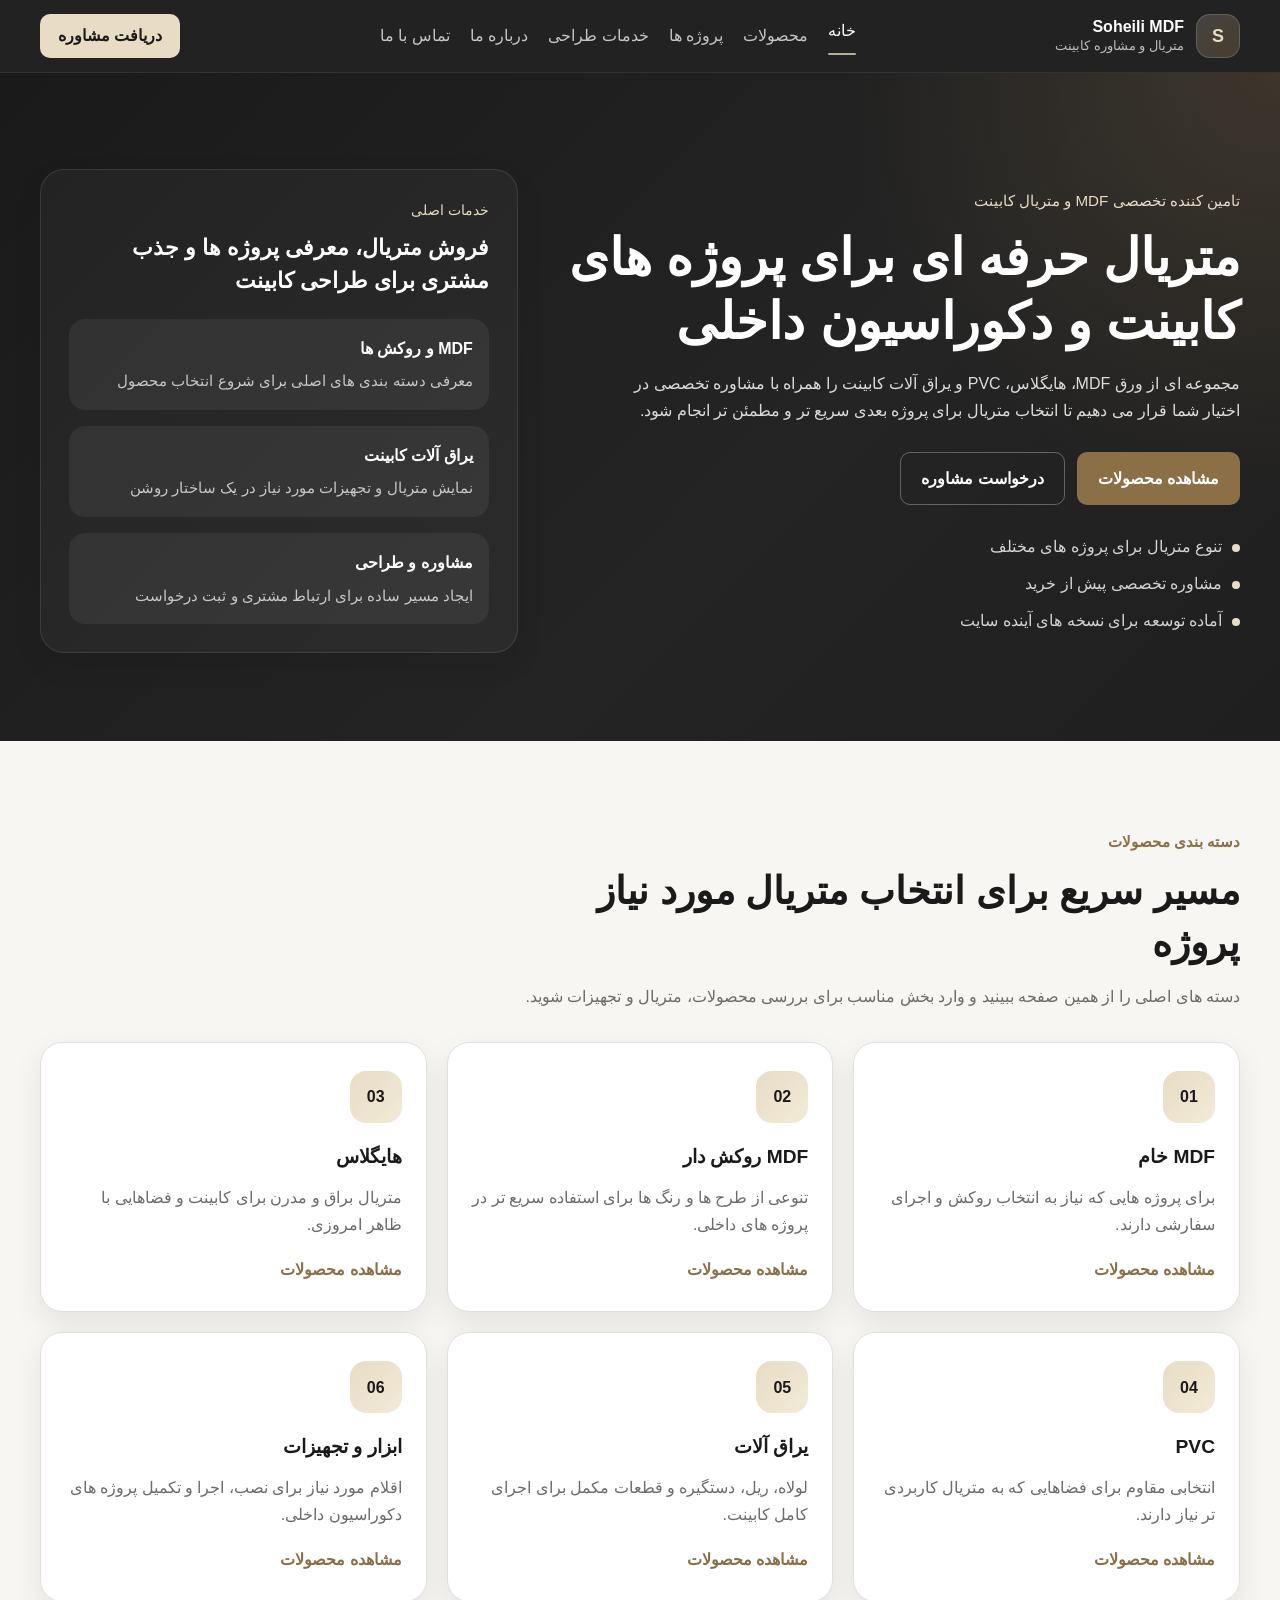
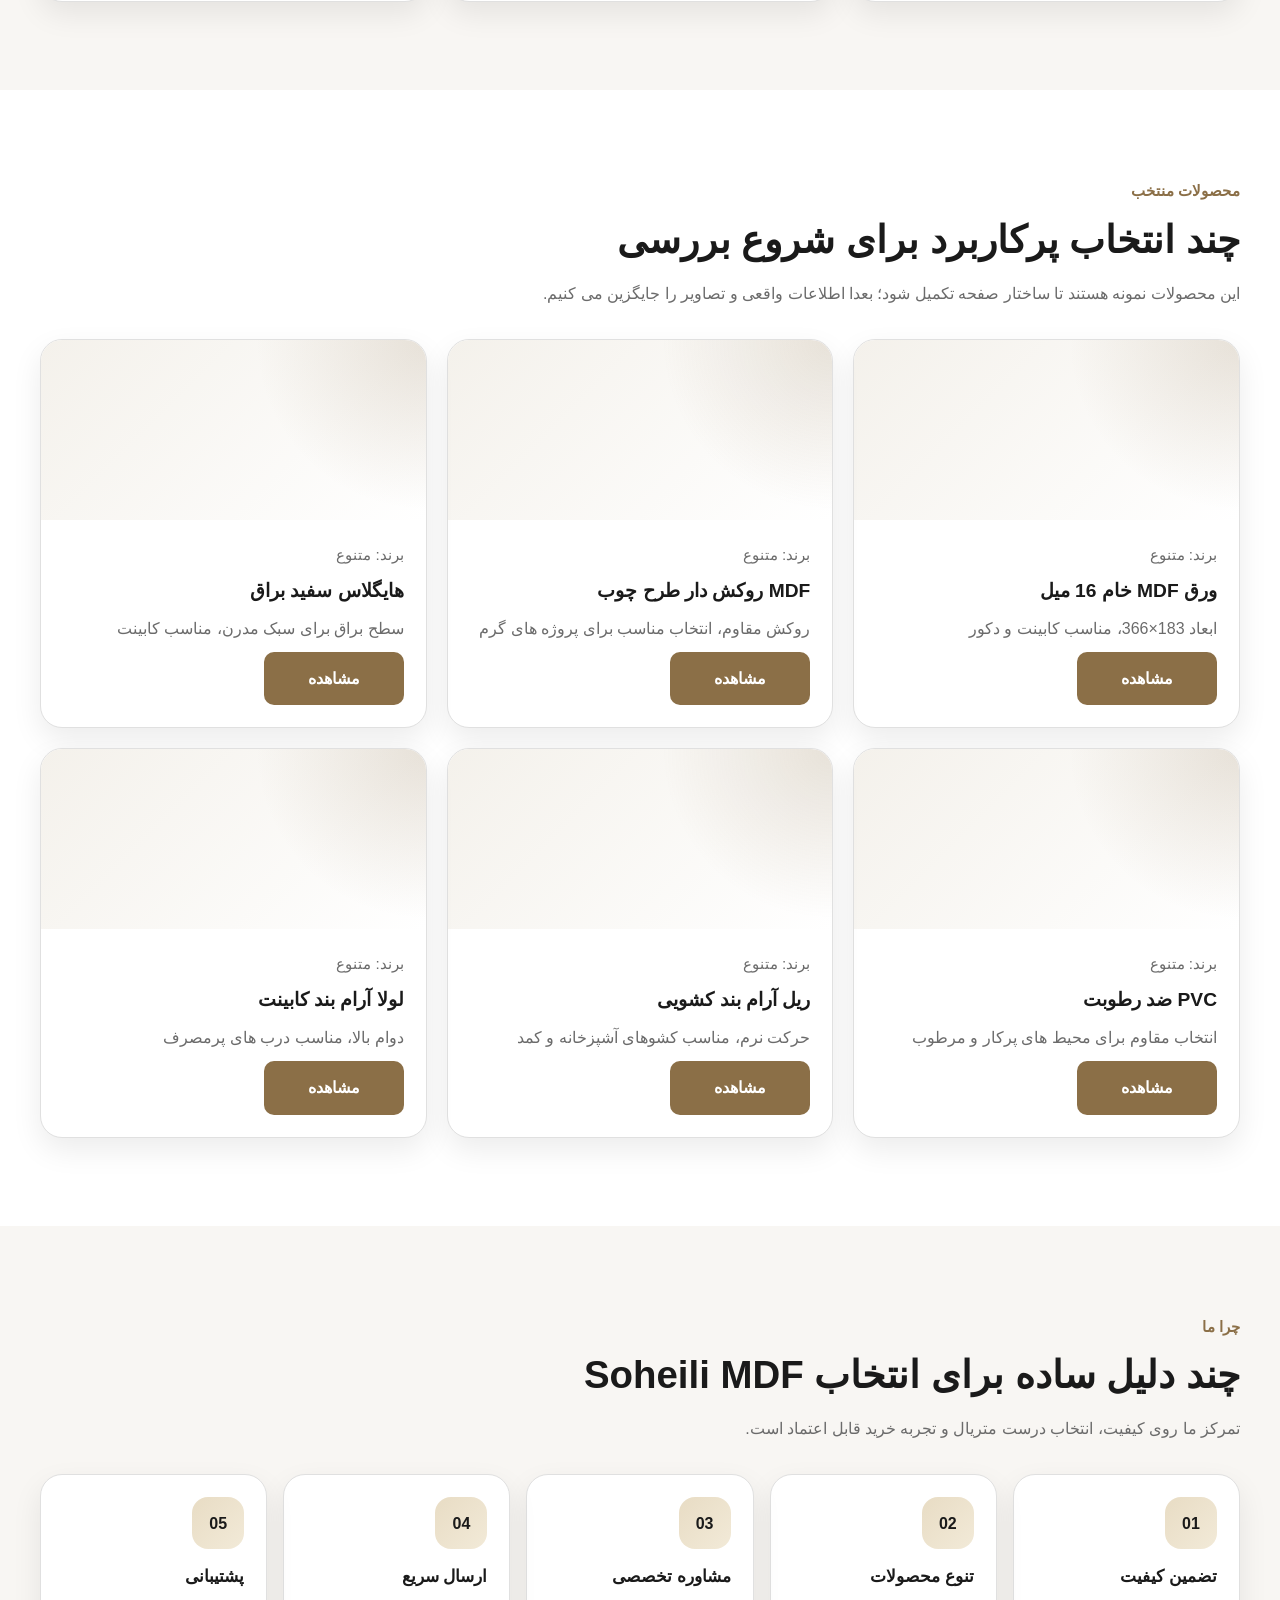
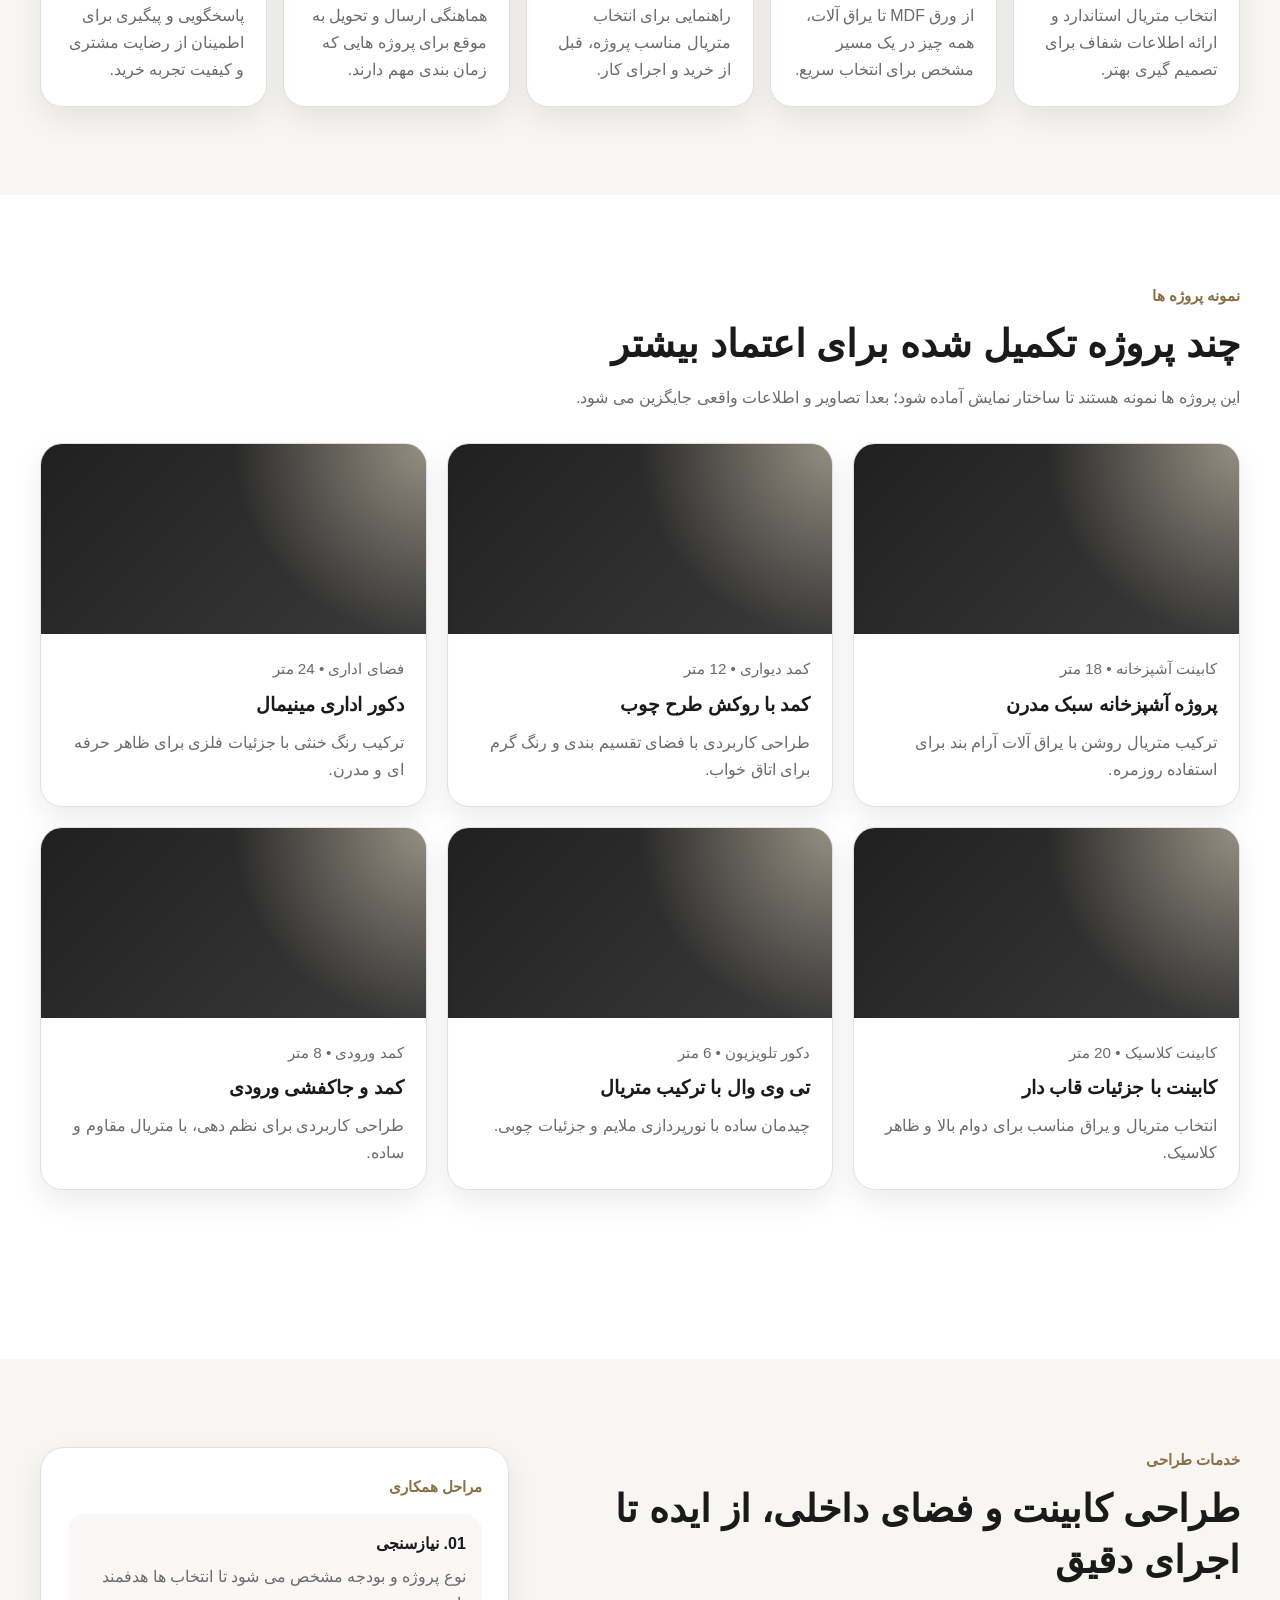
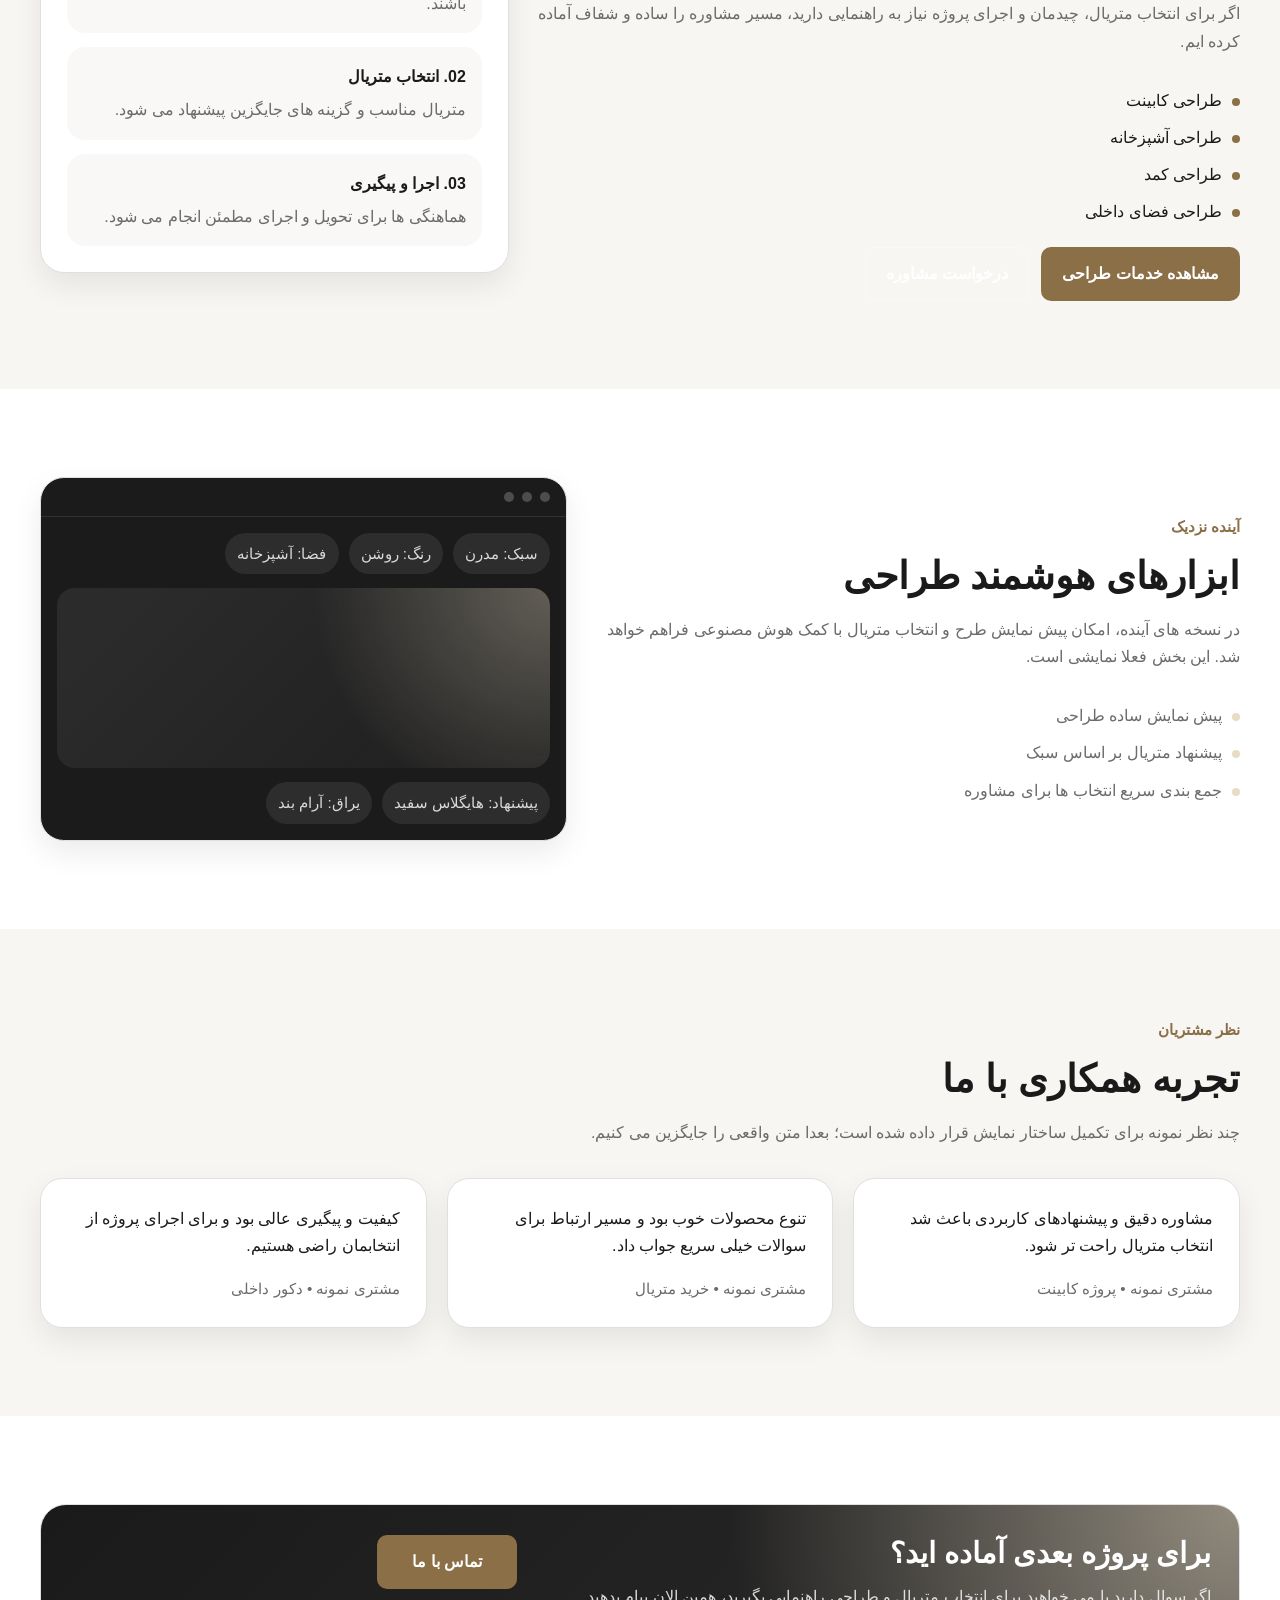
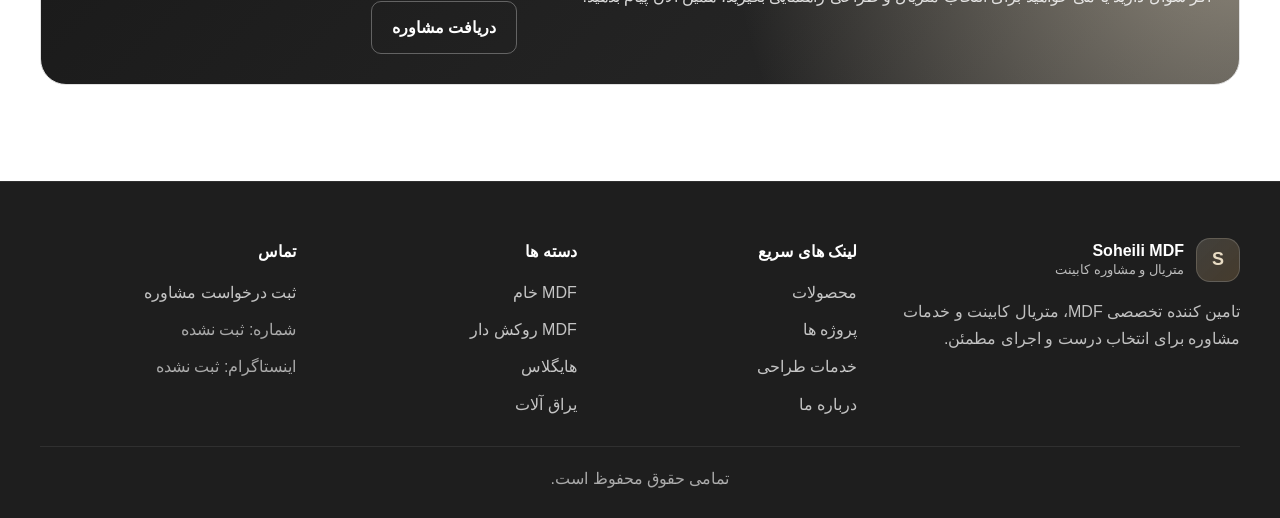
==== index.html @ e8eb722b "Initial commit: Website MVP structure and content" ====
<!DOCTYPE html>
<html lang="fa" dir="rtl">
<head>
  <meta charset="UTF-8">
  <meta name="viewport" content="width=device-width, initial-scale=1.0">
  <title>Soheili MDF</title>
  <meta name="description" content="وب سایت معرفی و فروش متریال MDF و کابینت">
    <meta name="robots" content="index,follow">
    <meta name="theme-color" content="#1A1A1A">
    <meta property="og:title" content="Soheili MDF">
    <meta property="og:description" content="وب سایت معرفی و فروش متریال MDF و کابینت">
    <meta property="og:type" content="website">
    <meta property="og:locale" content="fa_IR">
  <link rel="stylesheet" href="assets/css/style.css">
</head>
<body>
  <header class="site-header">
    <div class="container header-inner">
      <a class="logo" href="index.html" aria-label="بازگشت به صفحه اصلی">
        <span class="logo-mark">S</span>
        <span class="logo-text">
          <strong>Soheili MDF</strong>
          <small>متریال و مشاوره کابینت</small>
        </span>
      </a>

      <button class="nav-toggle" type="button" aria-expanded="false" aria-controls="main-nav">
        <span></span>
        <span></span>
        <span></span>
      </button>

      <nav class="main-nav" id="main-nav" aria-label="منوی اصلی">
        <ul>
          <li><a href="index.html">خانه</a></li>
          <li><a href="products.html">محصولات</a></li>
          <li><a href="projects.html">پروژه ها</a></li>
          <li><a href="design-service.html">خدمات طراحی</a></li>
          <li><a href="about.html">درباره ما</a></li>
          <li><a href="contact.html">تماس با ما</a></li>
        </ul>
      </nav>

      <a class="header-cta" href="contact.html">دریافت مشاوره</a>
    </div>
  </header>

  <main>
    <section class="hero">
      <div class="container hero-grid">
        <div class="hero-content">
          <p class="hero-eyebrow">تامین کننده تخصصی MDF و متریال کابینت</p>
          <h1>متریال حرفه ای برای پروژه های کابینت و دکوراسیون داخلی</h1>
          <p class="hero-text">
            مجموعه ای از ورق MDF، هایگلاس، PVC و یراق آلات کابینت را همراه با
            مشاوره تخصصی در اختیار شما قرار می دهیم تا انتخاب متریال برای پروژه
            بعدی سریع تر و مطمئن تر انجام شود.
          </p>

          <div class="hero-actions">
            <a class="btn btn-primary" href="products.html">مشاهده محصولات</a>
            <a class="btn btn-secondary" href="contact.html">درخواست مشاوره</a>
          </div>

          <ul class="hero-highlights" aria-label="ویژگی های اصلی">
            <li>تنوع متریال برای پروژه های مختلف</li>
            <li>مشاوره تخصصی پیش از خرید</li>
            <li>آماده توسعه برای نسخه های آینده سایت</li>
          </ul>
        </div>

        <div class="hero-card" aria-label="معرفی خدمات برند">
          <p class="hero-card-label">خدمات اصلی</p>
          <h2>فروش متریال، معرفی پروژه ها و جذب مشتری برای طراحی کابینت</h2>
          <div class="hero-card-items">
            <article>
              <strong>MDF و روکش ها</strong>
              <p>معرفی دسته بندی های اصلی برای شروع انتخاب محصول</p>
            </article>
            <article>
              <strong>یراق آلات کابینت</strong>
              <p>نمایش متریال و تجهیزات مورد نیاز در یک ساختار روشن</p>
            </article>
            <article>
              <strong>مشاوره و طراحی</strong>
              <p>ایجاد مسیر ساده برای ارتباط مشتری و ثبت درخواست</p>
            </article>
          </div>
        </div>
      </div>
    </section>

    <section class="categories-section" aria-labelledby="categories-title">
      <div class="container">
        <div class="section-heading">
          <p class="section-eyebrow">دسته بندی محصولات</p>
          <h2 id="categories-title">مسیر سریع برای انتخاب متریال مورد نیاز پروژه</h2>
          <p class="section-text">
            دسته های اصلی را از همین صفحه ببینید و وارد بخش مناسب برای بررسی
            محصولات، متریال و تجهیزات شوید.
          </p>
        </div>

        <div class="categories-grid">
          <article class="category-card">
            <div class="category-icon" aria-hidden="true">01</div>
            <h3>MDF خام</h3>
            <p>برای پروژه هایی که نیاز به انتخاب روکش و اجرای سفارشی دارند.</p>
            <a class="category-link" href="products.html?category=MDF%20%D8%AE%D8%A7%D9%85">مشاهده محصولات</a>
          </article>

          <article class="category-card">
            <div class="category-icon" aria-hidden="true">02</div>
            <h3>MDF روکش دار</h3>
            <p>تنوعی از طرح ها و رنگ ها برای استفاده سریع تر در پروژه های داخلی.</p>
            <a class="category-link" href="products.html?category=MDF%20%D8%B1%D9%88%DA%A9%D8%B4%20%D8%AF%D8%A7%D8%B1">مشاهده محصولات</a>
          </article>

          <article class="category-card">
            <div class="category-icon" aria-hidden="true">03</div>
            <h3>هایگلاس</h3>
            <p>متریال براق و مدرن برای کابینت و فضاهایی با ظاهر امروزی.</p>
            <a class="category-link" href="products.html?category=%D9%87%D8%A7%DB%8C%DA%AF%D9%84%D8%A7%D8%B3">مشاهده محصولات</a>
          </article>

          <article class="category-card">
            <div class="category-icon" aria-hidden="true">04</div>
            <h3>PVC</h3>
            <p>انتخابی مقاوم برای فضاهایی که به متریال کاربردی تر نیاز دارند.</p>
            <a class="category-link" href="products.html?category=PVC">مشاهده محصولات</a>
          </article>

          <article class="category-card">
            <div class="category-icon" aria-hidden="true">05</div>
            <h3>یراق آلات</h3>
            <p>لولاه، ریل، دستگیره و قطعات مکمل برای اجرای کامل کابینت.</p>
            <a class="category-link" href="products.html?category=%DB%8C%D8%B1%D8%A7%D9%82%20%D8%A2%D9%84%D8%A7%D8%AA">مشاهده محصولات</a>
          </article>

          <article class="category-card">
            <div class="category-icon" aria-hidden="true">06</div>
            <h3>ابزار و تجهیزات</h3>
            <p>اقلام مورد نیاز برای نصب، اجرا و تکمیل پروژه های دکوراسیون داخلی.</p>
            <a class="category-link" href="products.html?category=%D8%A7%D8%A8%D8%B2%D8%A7%D8%B1%20%D9%88%20%D8%AA%D8%AC%D9%87%DB%8C%D8%B2%D8%A7%D8%AA">مشاهده محصولات</a>
          </article>
        </div>
      </div>
    </section>

    <section class="featured-section" aria-labelledby="featured-title">
      <div class="container">
        <div class="section-heading">
          <p class="section-eyebrow">محصولات منتخب</p>
          <h2 id="featured-title">چند انتخاب پرکاربرد برای شروع بررسی</h2>
          <p class="section-text">
            این محصولات نمونه هستند تا ساختار صفحه تکمیل شود؛ بعدا اطلاعات واقعی و تصاویر را جایگزین می کنیم.
          </p>
        </div>

        <div class="products-grid">
          <article class="product-card">
            <div class="product-media" aria-hidden="true"></div>
            <div class="product-body">
              <p class="product-brand">برند: متنوع</p>
              <h3 class="product-title">ورق MDF خام 16 میل</h3>
              <p class="product-spec">ابعاد 183×366، مناسب کابینت و دکور</p>
              <a class="btn btn-primary product-cta" href="product-detail.html?id=mdf-raw-16">مشاهده</a>
            </div>
          </article>

          <article class="product-card">
            <div class="product-media" aria-hidden="true"></div>
            <div class="product-body">
              <p class="product-brand">برند: متنوع</p>
              <h3 class="product-title">MDF روکش دار طرح چوب</h3>
              <p class="product-spec">روکش مقاوم، انتخاب مناسب برای پروژه های گرم</p>
              <a class="btn btn-primary product-cta" href="product-detail.html?id=mdf-veneer-wood">مشاهده</a>
            </div>
          </article>

          <article class="product-card">
            <div class="product-media" aria-hidden="true"></div>
            <div class="product-body">
              <p class="product-brand">برند: متنوع</p>
              <h3 class="product-title">هایگلاس سفید براق</h3>
              <p class="product-spec">سطح براق برای سبک مدرن، مناسب کابینت</p>
              <a class="btn btn-primary product-cta" href="product-detail.html?id=highgloss-white">مشاهده</a>
            </div>
          </article>

          <article class="product-card">
            <div class="product-media" aria-hidden="true"></div>
            <div class="product-body">
              <p class="product-brand">برند: متنوع</p>
              <h3 class="product-title">PVC ضد رطوبت</h3>
              <p class="product-spec">انتخاب مقاوم برای محیط های پرکار و مرطوب</p>
              <a class="btn btn-primary product-cta" href="product-detail.html?id=pvc-moisture">مشاهده</a>
            </div>
          </article>

          <article class="product-card">
            <div class="product-media" aria-hidden="true"></div>
            <div class="product-body">
              <p class="product-brand">برند: متنوع</p>
              <h3 class="product-title">ریل آرام بند کشویی</h3>
              <p class="product-spec">حرکت نرم، مناسب کشوهای آشپزخانه و کمد</p>
              <a class="btn btn-primary product-cta" href="product-detail.html?id=hardware-drawer-softclose">مشاهده</a>
            </div>
          </article>

          <article class="product-card">
            <div class="product-media" aria-hidden="true"></div>
            <div class="product-body">
              <p class="product-brand">برند: متنوع</p>
              <h3 class="product-title">لولا آرام بند کابینت</h3>
              <p class="product-spec">دوام بالا، مناسب درب های پرمصرف</p>
              <a class="btn btn-primary product-cta" href="product-detail.html?id=hardware-hinge-softclose">مشاهده</a>
            </div>
          </article>
        </div>
      </div>
    </section>

    <section class="why-section" aria-labelledby="why-title">
      <div class="container">
        <div class="section-heading">
          <p class="section-eyebrow">چرا ما</p>
          <h2 id="why-title">چند دلیل ساده برای انتخاب Soheili MDF</h2>
          <p class="section-text">
            تمرکز ما روی کیفیت، انتخاب درست متریال و تجربه خرید قابل اعتماد است.
          </p>
        </div>

        <div class="benefits-grid">
          <article class="benefit-card">
            <div class="benefit-icon" aria-hidden="true">01</div>
            <h3>تضمین کیفیت</h3>
            <p>انتخاب متریال استاندارد و ارائه اطلاعات شفاف برای تصمیم گیری بهتر.</p>
          </article>

          <article class="benefit-card">
            <div class="benefit-icon" aria-hidden="true">02</div>
            <h3>تنوع محصولات</h3>
            <p>از ورق MDF تا یراق آلات، همه چیز در یک مسیر مشخص برای انتخاب سریع.</p>
          </article>

          <article class="benefit-card">
            <div class="benefit-icon" aria-hidden="true">03</div>
            <h3>مشاوره تخصصی</h3>
            <p>راهنمایی برای انتخاب متریال مناسب پروژه، قبل از خرید و اجرای کار.</p>
          </article>

          <article class="benefit-card">
            <div class="benefit-icon" aria-hidden="true">04</div>
            <h3>ارسال سریع</h3>
            <p>هماهنگی ارسال و تحویل به موقع برای پروژه هایی که زمان بندی مهم دارند.</p>
          </article>

          <article class="benefit-card">
            <div class="benefit-icon" aria-hidden="true">05</div>
            <h3>پشتیبانی</h3>
            <p>پاسخگویی و پیگیری برای اطمینان از رضایت مشتری و کیفیت تجربه خرید.</p>
          </article>
        </div>
      </div>
    </section>

    <section class="projects-preview" aria-labelledby="projects-title">
      <div class="container">
        <div class="section-heading">
          <p class="section-eyebrow">نمونه پروژه ها</p>
          <h2 id="projects-title">چند پروژه تکمیل شده برای اعتماد بیشتر</h2>
          <p class="section-text">
            این پروژه ها نمونه هستند تا ساختار نمایش آماده شود؛ بعدا تصاویر و اطلاعات واقعی جایگزین می شود.
          </p>
        </div>

        <div class="projects-grid">
          <article class="project-card">
            <div class="project-media" aria-hidden="true"></div>
            <div class="project-body">
              <p class="project-meta">کابینت آشپزخانه • 18 متر</p>
              <h3 class="project-title">پروژه آشپزخانه سبک مدرن</h3>
              <p class="project-text">ترکیب متریال روشن با یراق آلات آرام بند برای استفاده روزمره.</p>
            </div>
          </article>

          <article class="project-card">
            <div class="project-media" aria-hidden="true"></div>
            <div class="project-body">
              <p class="project-meta">کمد دیواری • 12 متر</p>
              <h3 class="project-title">کمد با روکش طرح چوب</h3>
              <p class="project-text">طراحی کاربردی با فضای تقسیم بندی و رنگ گرم برای اتاق خواب.</p>
            </div>
          </article>

          <article class="project-card">
            <div class="project-media" aria-hidden="true"></div>
            <div class="project-body">
              <p class="project-meta">فضای اداری • 24 متر</p>
              <h3 class="project-title">دکور اداری مینیمال</h3>
              <p class="project-text">ترکیب رنگ خنثی با جزئیات فلزی برای ظاهر حرفه ای و مدرن.</p>
            </div>
          </article>

          <article class="project-card">
            <div class="project-media" aria-hidden="true"></div>
            <div class="project-body">
              <p class="project-meta">کابینت کلاسیک • 20 متر</p>
              <h3 class="project-title">کابینت با جزئیات قاب دار</h3>
              <p class="project-text">انتخاب متریال و یراق مناسب برای دوام بالا و ظاهر کلاسیک.</p>
            </div>
          </article>

          <article class="project-card">
            <div class="project-media" aria-hidden="true"></div>
            <div class="project-body">
              <p class="project-meta">دکور تلویزیون • 6 متر</p>
              <h3 class="project-title">تی وی وال با ترکیب متریال</h3>
              <p class="project-text">چیدمان ساده با نورپردازی ملایم و جزئیات چوبی.</p>
            </div>
          </article>

          <article class="project-card">
            <div class="project-media" aria-hidden="true"></div>
            <div class="project-body">
              <p class="project-meta">کمد ورودی • 8 متر</p>
              <h3 class="project-title">کمد و جاکفشی ورودی</h3>
              <p class="project-text">طراحی کاربردی برای نظم دهی، با متریال مقاوم و ساده.</p>
            </div>
          </article>
        </div>

        <div class="page-actions">
          <a class="btn btn-secondary" href="projects.html">مشاهده همه پروژه ها</a>
        </div>
      </div>
    </section>

    <section class="service-section" aria-labelledby="service-title">
      <div class="container service-grid">
        <div class="service-content">
          <div class="section-heading">
            <p class="section-eyebrow">خدمات طراحی</p>
            <h2 id="service-title">طراحی کابینت و فضای داخلی، از ایده تا اجرای دقیق</h2>
            <p class="section-text">
              اگر برای انتخاب متریال، چیدمان و اجرای پروژه نیاز به راهنمایی دارید، مسیر مشاوره را ساده و شفاف آماده کرده ایم.
            </p>
          </div>

          <ul class="service-list" aria-label="حوزه های خدمات طراحی">
            <li>طراحی کابینت</li>
            <li>طراحی آشپزخانه</li>
            <li>طراحی کمد</li>
            <li>طراحی فضای داخلی</li>
          </ul>

          <div class="page-actions">
            <a class="btn btn-primary" href="design-service.html">مشاهده خدمات طراحی</a>
            <a class="btn btn-secondary" href="contact.html">درخواست مشاوره</a>
          </div>
        </div>

        <div class="service-card" aria-label="مسیر ساده همکاری">
          <p class="service-card-label">مراحل همکاری</p>
          <div class="service-steps">
            <article class="service-step">
              <strong>01. نیازسنجی</strong>
              <p>نوع پروژه و بودجه مشخص می شود تا انتخاب ها هدفمند باشند.</p>
            </article>
            <article class="service-step">
              <strong>02. انتخاب متریال</strong>
              <p>متریال مناسب و گزینه های جایگزین پیشنهاد می شود.</p>
            </article>
            <article class="service-step">
              <strong>03. اجرا و پیگیری</strong>
              <p>هماهنگی ها برای تحویل و اجرای مطمئن انجام می شود.</p>
            </article>
          </div>
        </div>
      </div>
    </section>

    <section class="smart-section" aria-labelledby="smart-title">
      <div class="container smart-grid">
        <div class="smart-content">
          <div class="section-heading">
            <p class="section-eyebrow">آینده نزدیک</p>
            <h2 id="smart-title">ابزارهای هوشمند طراحی</h2>
            <p class="section-text">
              در نسخه های آینده، امکان پیش نمایش طرح و انتخاب متریال با کمک هوش مصنوعی فراهم خواهد شد. این بخش فعلا نمایشی است.
            </p>
          </div>
          <ul class="smart-points" aria-label="قابلیت های آینده">
            <li>پیش نمایش ساده طراحی</li>
            <li>پیشنهاد متریال بر اساس سبک</li>
            <li>جمع بندی سریع انتخاب ها برای مشاوره</li>
          </ul>
        </div>

        <div class="smart-mock" aria-label="نمایش نمونه ابزار">
          <div class="smart-mock-top">
            <span class="smart-dot" aria-hidden="true"></span>
            <span class="smart-dot" aria-hidden="true"></span>
            <span class="smart-dot" aria-hidden="true"></span>
          </div>
          <div class="smart-mock-body">
            <div class="smart-mock-row">
              <span class="smart-pill">سبک: مدرن</span>
              <span class="smart-pill">رنگ: روشن</span>
              <span class="smart-pill">فضا: آشپزخانه</span>
            </div>
            <div class="smart-mock-preview" aria-hidden="true"></div>
            <div class="smart-mock-row">
              <span class="smart-pill">پیشنهاد: هایگلاس سفید</span>
              <span class="smart-pill">یراق: آرام بند</span>
            </div>
          </div>
        </div>
      </div>
    </section>

    <section class="reviews-section" aria-labelledby="reviews-title">
      <div class="container">
        <div class="section-heading">
          <p class="section-eyebrow">نظر مشتریان</p>
          <h2 id="reviews-title">تجربه همکاری با ما</h2>
          <p class="section-text">
            چند نظر نمونه برای تکمیل ساختار نمایش قرار داده شده است؛ بعدا متن واقعی را جایگزین می کنیم.
          </p>
        </div>

        <div class="reviews-grid">
          <article class="review-card">
            <p class="review-text">مشاوره دقیق و پیشنهادهای کاربردی باعث شد انتخاب متریال راحت تر شود.</p>
            <p class="review-meta">مشتری نمونه • پروژه کابینت</p>
          </article>
          <article class="review-card">
            <p class="review-text">تنوع محصولات خوب بود و مسیر ارتباط برای سوالات خیلی سریع جواب داد.</p>
            <p class="review-meta">مشتری نمونه • خرید متریال</p>
          </article>
          <article class="review-card">
            <p class="review-text">کیفیت و پیگیری عالی بود و برای اجرای پروژه از انتخابمان راضی هستیم.</p>
            <p class="review-meta">مشتری نمونه • دکور داخلی</p>
          </article>
        </div>
      </div>
    </section>

    <section class="cta-section" aria-labelledby="cta-title">
      <div class="container cta-box">
        <div class="cta-content">
          <h2 id="cta-title">برای پروژه بعدی آماده اید؟</h2>
          <p class="cta-text">
            اگر سوال دارید یا می خواهید برای انتخاب متریال و طراحی راهنمایی بگیرید، همین الان پیام بدهید.
          </p>
        </div>
        <div class="cta-actions">
          <a class="btn btn-primary" href="contact.html">تماس با ما</a>
          <a class="btn btn-secondary" href="contact.html">دریافت مشاوره</a>
        </div>
      </div>
    </section>
  </main>

  <footer class="site-footer">
    <div class="container footer-grid">
      <div class="footer-brand">
        <a class="logo footer-logo" href="index.html" aria-label="بازگشت به صفحه اصلی">
          <span class="logo-mark">S</span>
          <span class="logo-text">
            <strong>Soheili MDF</strong>
            <small>متریال و مشاوره کابینت</small>
          </span>
        </a>
        <p class="footer-text">
          تامین کننده تخصصی MDF، متریال کابینت و خدمات مشاوره برای انتخاب درست و اجرای مطمئن.
        </p>
      </div>

      <div class="footer-col">
        <h2 class="footer-title">لینک های سریع</h2>
        <ul class="footer-links">
          <li><a href="products.html">محصولات</a></li>
          <li><a href="projects.html">پروژه ها</a></li>
          <li><a href="design-service.html">خدمات طراحی</a></li>
          <li><a href="about.html">درباره ما</a></li>
        </ul>
      </div>

      <div class="footer-col">
        <h2 class="footer-title">دسته ها</h2>
        <ul class="footer-links">
          <li><a href="products.html">MDF خام</a></li>
          <li><a href="products.html">MDF روکش دار</a></li>
          <li><a href="products.html">هایگلاس</a></li>
          <li><a href="products.html">یراق آلات</a></li>
        </ul>
      </div>

      <div class="footer-col">
        <h2 class="footer-title">تماس</h2>
        <ul class="footer-links">
          <li><a href="contact.html">ثبت درخواست مشاوره</a></li>
          <li><span class="footer-muted">شماره: ثبت نشده</span></li>
          <li><span class="footer-muted">اینستاگرام: ثبت نشده</span></li>
        </ul>
      </div>
    </div>

    <div class="container footer-bottom">
      <p>تمامی حقوق محفوظ است.</p>
    </div>
  </footer>

  <script src="assets/js/main.js"></script>
</body>
</html>
---- assets/css/style.css ----
:root {
  --color-primary: #1a1a1a;
  --color-white: #ffffff;
  --color-secondary: #e8dcc4;
  --color-accent: #8b6f47;
  --color-neutral: #f8f6f3;
  --color-text-muted: #6b6b6b;
  --color-border: #e0e0e0;
  --container-width: 1200px;
  --transition-fast: 0.3s ease;
  --shadow-soft: 0 12px 30px rgba(0, 0, 0, 0.08);
}

* {
  box-sizing: border-box;
  margin: 0;
  padding: 0;
}

html {
  scroll-behavior: smooth;
}

body {
  background-color: var(--color-white);
  color: var(--color-primary);
  font-family: Tahoma, Arial, sans-serif;
  line-height: 1.7;
}

button,
input,
textarea {
  font: inherit;
}

a {
  color: inherit;
  text-decoration: none;
}

ul {
  list-style: none;
}

img {
  display: block;
  max-width: 100%;
}

.container {
  width: min(100% - 32px, var(--container-width));
  margin: 0 auto;
}

.site-header {
  position: sticky;
  top: 0;
  z-index: 10;
  border-bottom: 1px solid rgba(255, 255, 255, 0.08);
  background-color: rgba(26, 26, 26, 0.96);
  backdrop-filter: blur(12px);
}

.header-inner {
  display: flex;
  align-items: center;
  justify-content: space-between;
  gap: 24px;
  min-height: 72px;
}

.logo {
  display: inline-flex;
  align-items: center;
  gap: 12px;
  font-size: 1.125rem;
  font-weight: 700;
  color: var(--color-white);
}

.logo-mark {
  display: inline-flex;
  align-items: center;
  justify-content: center;
  width: 44px;
  height: 44px;
  border: 1px solid rgba(255, 255, 255, 0.16);
  border-radius: 14px;
  background: linear-gradient(135deg, rgba(232, 220, 196, 0.18), rgba(139, 111, 71, 0.36));
  color: var(--color-secondary);
}

.logo-text {
  display: flex;
  flex-direction: column;
  line-height: 1.3;
}

.logo-text strong {
  font-size: 1rem;
}

.logo-text small {
  color: rgba(255, 255, 255, 0.7);
  font-size: 0.8rem;
  font-weight: 400;
}

.main-nav ul {
  display: flex;
  align-items: center;
  gap: 20px;
}

.main-nav a {
  color: rgba(255, 255, 255, 0.74);
  transition: color var(--transition-fast);
}

.main-nav a[aria-current="page"] {
  color: var(--color-white);
}

.main-nav a[aria-current="page"]::after {
  content: "";
  display: block;
  height: 2px;
  margin-top: 8px;
  border-radius: 999px;
  background-color: rgba(232, 220, 196, 0.75);
}

.main-nav a:hover {
  color: var(--color-white);
}

.nav-toggle {
  display: none;
  align-items: center;
  justify-content: center;
  flex-direction: column;
  gap: 5px;
  width: 46px;
  height: 46px;
  border: 1px solid rgba(255, 255, 255, 0.14);
  border-radius: 12px;
  background-color: transparent;
  cursor: pointer;
}

.nav-toggle span {
  width: 18px;
  height: 2px;
  background-color: var(--color-white);
  transition: transform var(--transition-fast), opacity var(--transition-fast);
}

.header-cta {
  display: inline-flex;
  align-items: center;
  justify-content: center;
  min-height: 44px;
  padding: 0 18px;
  border-radius: 10px;
  background-color: var(--color-secondary);
  color: var(--color-primary);
  font-weight: 700;
  transition: transform var(--transition-fast), background-color var(--transition-fast);
}

.header-cta:hover {
  transform: translateY(-2px);
  background-color: #ddcfb2;
}

.hero {
  padding: 96px 0 88px;
  background:
    radial-gradient(circle at top right, rgba(139, 111, 71, 0.24), transparent 30%),
    linear-gradient(135deg, var(--color-primary), #242424 60%, #1f1f1f);
  color: var(--color-white);
}

.hero-grid {
  display: grid;
  grid-template-columns: minmax(0, 1.3fr) minmax(280px, 0.9fr);
  gap: 32px;
  align-items: center;
}

.hero-eyebrow {
  margin-bottom: 12px;
  color: var(--color-secondary);
  font-size: 0.95rem;
}

.hero h1 {
  margin-bottom: 16px;
  font-size: clamp(2rem, 4vw, 3.5rem);
  line-height: 1.25;
}

.hero-text {
  max-width: 640px;
  margin-bottom: 28px;
  color: rgba(255, 255, 255, 0.84);
}

.hero-actions {
  display: flex;
  flex-wrap: wrap;
  gap: 12px;
}

.btn {
  display: inline-flex;
  align-items: center;
  justify-content: center;
  min-width: 140px;
  padding: 12px 20px;
  border: 1px solid transparent;
  border-radius: 10px;
  font-weight: 700;
  transition: all var(--transition-fast);
}

.btn-primary {
  background-color: var(--color-accent);
  color: var(--color-white);
}

.btn-primary:hover {
  background-color: #765d3d;
}

.btn-secondary {
  border-color: rgba(255, 255, 255, 0.3);
  background-color: transparent;
  color: var(--color-white);
}

.btn-secondary:hover {
  border-color: var(--color-white);
  background-color: rgba(255, 255, 255, 0.08);
}

.btn-outline {
  border-color: var(--color-border);
  background-color: transparent;
  color: var(--color-primary);
}

.btn-outline:hover {
  border-color: rgba(139, 111, 71, 0.45);
  background-color: rgba(26, 26, 26, 0.04);
}

.btn-sm {
  min-width: auto;
  min-height: 40px;
  padding: 10px 14px;
  font-size: 0.95rem;
}

.hero-highlights {
  display: grid;
  gap: 10px;
  margin-top: 28px;
}

.hero-highlights li {
  position: relative;
  padding-right: 18px;
  color: rgba(255, 255, 255, 0.8);
}

.hero-highlights li::before {
  content: "";
  position: absolute;
  top: 11px;
  right: 0;
  width: 8px;
  height: 8px;
  border-radius: 50%;
  background-color: var(--color-secondary);
}

.hero-card {
  padding: 28px;
  border: 1px solid rgba(255, 255, 255, 0.1);
  border-radius: 24px;
  background-color: rgba(255, 255, 255, 0.04);
  box-shadow: var(--shadow-soft);
}

.hero-card-label {
  margin-bottom: 10px;
  color: var(--color-secondary);
  font-size: 0.9rem;
}

.hero-card h2 {
  margin-bottom: 22px;
  font-size: 1.35rem;
  line-height: 1.5;
}

.hero-card-items {
  display: grid;
  gap: 16px;
}

.hero-card-items article {
  padding: 16px;
  border-radius: 16px;
  background-color: rgba(248, 246, 243, 0.06);
}

.hero-card-items strong {
  display: block;
  margin-bottom: 6px;
}

.hero-card-items p {
  color: rgba(255, 255, 255, 0.72);
  font-size: 0.95rem;
}

.categories-section {
  padding: 88px 0;
  background-color: var(--color-neutral);
}

.section-heading {
  max-width: 720px;
  margin-bottom: 32px;
}

.section-eyebrow {
  margin-bottom: 10px;
  color: var(--color-accent);
  font-size: 0.95rem;
  font-weight: 700;
}

.section-heading h2 {
  margin-bottom: 14px;
  font-size: clamp(1.8rem, 3vw, 2.7rem);
  line-height: 1.35;
}

.section-text {
  color: var(--color-text-muted);
}

.categories-grid {
  display: grid;
  grid-template-columns: repeat(3, minmax(0, 1fr));
  gap: 20px;
}

.category-card {
  display: flex;
  flex-direction: column;
  min-height: 250px;
  padding: 28px 24px;
  border: 1px solid var(--color-border);
  border-radius: 22px;
  background-color: var(--color-white);
  box-shadow: var(--shadow-soft);
  transition: transform var(--transition-fast), border-color var(--transition-fast);
}

.category-card:hover {
  transform: translateY(-6px);
  border-color: rgba(139, 111, 71, 0.35);
}

.category-icon {
  display: inline-flex;
  align-items: center;
  justify-content: center;
  width: 52px;
  height: 52px;
  margin-bottom: 18px;
  border-radius: 16px;
  background: linear-gradient(135deg, var(--color-secondary), #f2ead8);
  color: var(--color-primary);
  font-weight: 700;
}

.category-card h3 {
  margin-bottom: 10px;
  font-size: 1.2rem;
}

.category-card p {
  margin-bottom: 18px;
  color: var(--color-text-muted);
}

.category-link {
  margin-top: auto;
  color: var(--color-accent);
  font-weight: 700;
}

.category-link:hover {
  color: #6f5838;
}

.featured-section {
  padding: 88px 0;
  background-color: var(--color-white);
}

.products-grid {
  display: grid;
  grid-template-columns: repeat(3, minmax(0, 1fr));
  gap: 20px;
}

.product-card {
  overflow: hidden;
  border: 1px solid var(--color-border);
  border-radius: 22px;
  background-color: var(--color-white);
  box-shadow: var(--shadow-soft);
  transition: transform var(--transition-fast), border-color var(--transition-fast);
}

.product-card:hover {
  transform: translateY(-6px);
  border-color: rgba(139, 111, 71, 0.35);
}

.product-media {
  height: 180px;
  background:
    radial-gradient(circle at top right, rgba(139, 111, 71, 0.18), transparent 40%),
    linear-gradient(135deg, #f4f1eb, #ffffff);
}

.product-body {
  display: grid;
  gap: 10px;
  padding: 22px;
}

.product-brand {
  color: var(--color-text-muted);
  font-size: 0.95rem;
}

.product-title {
  font-size: 1.2rem;
  line-height: 1.4;
}

.product-spec {
  color: var(--color-text-muted);
}

.product-cta {
  justify-self: start;
}

.why-section {
  padding: 88px 0;
  background-color: var(--color-neutral);
}

.benefits-grid {
  display: grid;
  grid-template-columns: repeat(5, minmax(0, 1fr));
  gap: 16px;
}

.benefit-card {
  padding: 22px;
  border: 1px solid var(--color-border);
  border-radius: 22px;
  background-color: var(--color-white);
  box-shadow: var(--shadow-soft);
  transition: transform var(--transition-fast), border-color var(--transition-fast);
}

.benefit-card:hover {
  transform: translateY(-6px);
  border-color: rgba(139, 111, 71, 0.35);
}

.benefit-icon {
  display: inline-flex;
  align-items: center;
  justify-content: center;
  width: 52px;
  height: 52px;
  margin-bottom: 14px;
  border-radius: 16px;
  background: linear-gradient(135deg, var(--color-secondary), #f2ead8);
  color: var(--color-primary);
  font-weight: 700;
}

.benefit-card h3 {
  margin-bottom: 10px;
  font-size: 1.05rem;
}

.benefit-card p {
  color: var(--color-text-muted);
}

.projects-preview {
  padding: 88px 0 96px;
  background-color: var(--color-white);
}

.projects-grid {
  display: grid;
  grid-template-columns: repeat(3, minmax(0, 1fr));
  gap: 20px;
}

.project-card {
  overflow: hidden;
  border: 1px solid var(--color-border);
  border-radius: 22px;
  background-color: var(--color-white);
  box-shadow: var(--shadow-soft);
  transition: transform var(--transition-fast), border-color var(--transition-fast);
}

.project-card:hover {
  transform: translateY(-6px);
  border-color: rgba(139, 111, 71, 0.35);
}

.project-media {
  height: 190px;
  background:
    radial-gradient(circle at top right, rgba(232, 220, 196, 0.55), transparent 45%),
    linear-gradient(135deg, #202020, #3a3a3a);
}

.project-body {
  display: grid;
  gap: 10px;
  padding: 22px;
}

.project-meta {
  color: var(--color-text-muted);
  font-size: 0.95rem;
}

.project-title {
  font-size: 1.2rem;
  line-height: 1.4;
}

.project-text {
  color: var(--color-text-muted);
}

.offers-grid {
  display: grid;
  grid-template-columns: repeat(4, minmax(0, 1fr));
  gap: 16px;
  margin-bottom: 26px;
}

.offer-card {
  padding: 22px;
  border: 1px solid var(--color-border);
  border-radius: 22px;
  background-color: var(--color-white);
  box-shadow: var(--shadow-soft);
  transition: transform var(--transition-fast), border-color var(--transition-fast);
}

.offer-card:hover {
  transform: translateY(-6px);
  border-color: rgba(139, 111, 71, 0.35);
}

.offer-icon {
  display: inline-flex;
  align-items: center;
  justify-content: center;
  width: 52px;
  height: 52px;
  margin-bottom: 14px;
  border-radius: 16px;
  background: linear-gradient(135deg, var(--color-secondary), #f2ead8);
  color: var(--color-primary);
  font-weight: 700;
}

.offer-card h3 {
  margin-bottom: 10px;
  font-size: 1.05rem;
}

.offer-card p {
  color: var(--color-text-muted);
}

.about-grid {
  display: grid;
  grid-template-columns: repeat(3, minmax(0, 1fr));
  gap: 20px;
  margin-bottom: 26px;
}

.about-card {
  padding: 26px;
  border: 1px solid var(--color-border);
  border-radius: 22px;
  background-color: var(--color-white);
  box-shadow: var(--shadow-soft);
  transition: transform var(--transition-fast), border-color var(--transition-fast);
}

.about-card:hover {
  transform: translateY(-6px);
  border-color: rgba(139, 111, 71, 0.35);
}

.about-icon {
  display: inline-flex;
  align-items: center;
  justify-content: center;
  width: 52px;
  height: 52px;
  margin-bottom: 14px;
  border-radius: 16px;
  background: linear-gradient(135deg, var(--color-secondary), #f2ead8);
  color: var(--color-primary);
  font-weight: 700;
}

.about-card h3 {
  margin-bottom: 10px;
  font-size: 1.05rem;
}

.about-card p {
  color: var(--color-text-muted);
}

.about-split {
  display: grid;
  grid-template-columns: minmax(0, 1.1fr) minmax(280px, 0.9fr);
  gap: 24px;
  margin-bottom: 26px;
}

.about-panel {
  padding: 26px;
  border: 1px solid var(--color-border);
  border-radius: 24px;
  background-color: var(--color-white);
  box-shadow: var(--shadow-soft);
}

.about-panel-items {
  display: grid;
  gap: 14px;
  margin-top: 14px;
}

.about-panel-item {
  padding: 16px;
  border-radius: 18px;
  background-color: rgba(248, 246, 243, 0.7);
}

.about-panel-item strong {
  display: block;
  margin-bottom: 6px;
}

.about-panel-item p {
  color: var(--color-text-muted);
}

.service-page {
  padding: 0;
  background-color: transparent;
}

.service-page .service-grid {
  padding: 26px;
  border: 1px solid var(--color-border);
  border-radius: 26px;
  background-color: rgba(255, 255, 255, 0.7);
}

.card-actions {
  display: flex;
  flex-wrap: wrap;
  gap: 10px;
  margin-top: 12px;
}

.card-actions .btn {
  min-width: auto;
}

.service-section {
  padding: 88px 0;
  background-color: var(--color-neutral);
}

.service-grid {
  display: grid;
  grid-template-columns: minmax(0, 1.2fr) minmax(280px, 0.8fr);
  gap: 28px;
  align-items: start;
}

.service-list {
  display: grid;
  gap: 10px;
  margin-top: 18px;
  margin-bottom: 22px;
}

.service-list li {
  position: relative;
  padding-right: 18px;
  color: var(--color-primary);
}

.service-list li::before {
  content: "";
  position: absolute;
  top: 11px;
  right: 0;
  width: 8px;
  height: 8px;
  border-radius: 50%;
  background-color: var(--color-accent);
}

.service-card {
  padding: 26px;
  border: 1px solid var(--color-border);
  border-radius: 24px;
  background-color: var(--color-white);
  box-shadow: var(--shadow-soft);
}

.service-card-label {
  margin-bottom: 14px;
  color: var(--color-accent);
  font-size: 0.95rem;
  font-weight: 700;
}

.service-steps {
  display: grid;
  gap: 14px;
}

.service-step {
  padding: 16px;
  border-radius: 18px;
  background-color: rgba(248, 246, 243, 0.7);
}

.service-step strong {
  display: block;
  margin-bottom: 6px;
}

.service-step p {
  color: var(--color-text-muted);
}

.smart-section {
  padding: 88px 0;
  background-color: var(--color-white);
}

.smart-grid {
  display: grid;
  grid-template-columns: minmax(0, 1.1fr) minmax(280px, 0.9fr);
  gap: 28px;
  align-items: center;
}

.smart-points {
  display: grid;
  gap: 10px;
  margin-top: 18px;
}

.smart-points li {
  position: relative;
  padding-right: 18px;
  color: var(--color-text-muted);
}

.smart-points li::before {
  content: "";
  position: absolute;
  top: 11px;
  right: 0;
  width: 8px;
  height: 8px;
  border-radius: 50%;
  background-color: var(--color-secondary);
}

.smart-mock {
  overflow: hidden;
  border: 1px solid var(--color-border);
  border-radius: 24px;
  background-color: #1b1b1b;
  box-shadow: var(--shadow-soft);
}

.smart-mock-top {
  display: flex;
  gap: 8px;
  padding: 14px 16px;
  border-bottom: 1px solid rgba(255, 255, 255, 0.1);
}

.smart-dot {
  width: 10px;
  height: 10px;
  border-radius: 50%;
  background-color: rgba(255, 255, 255, 0.22);
}

.smart-mock-body {
  display: grid;
  gap: 14px;
  padding: 16px;
}

.smart-mock-row {
  display: flex;
  flex-wrap: wrap;
  gap: 10px;
}

.smart-pill {
  padding: 8px 12px;
  border-radius: 999px;
  background-color: rgba(255, 255, 255, 0.08);
  color: rgba(255, 255, 255, 0.82);
  font-size: 0.95rem;
}

.smart-mock-preview {
  height: 180px;
  border-radius: 18px;
  background:
    radial-gradient(circle at top right, rgba(232, 220, 196, 0.32), transparent 45%),
    linear-gradient(135deg, rgba(255, 255, 255, 0.08), rgba(255, 255, 255, 0.02));
}

.reviews-section {
  padding: 88px 0;
  background-color: var(--color-neutral);
}

.reviews-grid {
  display: grid;
  grid-template-columns: repeat(3, minmax(0, 1fr));
  gap: 20px;
}

.review-card {
  padding: 26px;
  border: 1px solid var(--color-border);
  border-radius: 22px;
  background-color: var(--color-white);
  box-shadow: var(--shadow-soft);
  transition: transform var(--transition-fast), border-color var(--transition-fast);
}

.review-card:hover {
  transform: translateY(-6px);
  border-color: rgba(139, 111, 71, 0.35);
}

.review-text {
  margin-bottom: 16px;
  color: var(--color-primary);
}

.review-meta {
  color: var(--color-text-muted);
  font-size: 0.95rem;
}

.cta-section {
  padding: 88px 0 96px;
  background-color: var(--color-white);
}

.cta-box {
  display: grid;
  grid-template-columns: minmax(0, 1.2fr) minmax(220px, 0.8fr);
  gap: 22px;
  padding: 30px 28px;
  border: 1px solid var(--color-border);
  border-radius: 26px;
  background:
    radial-gradient(circle at top right, rgba(232, 220, 196, 0.55), transparent 42%),
    linear-gradient(135deg, #1a1a1a, #2a2a2a);
  color: var(--color-white);
}

.cta-box h2 {
  margin-bottom: 10px;
  font-size: 1.8rem;
  line-height: 1.3;
}

.cta-text {
  color: rgba(255, 255, 255, 0.82);
}

.cta-actions {
  display: grid;
  align-content: center;
  justify-items: start;
  gap: 12px;
}

.cta-section .btn-secondary {
  border-color: rgba(255, 255, 255, 0.3);
}

.cta-section .btn-secondary:hover {
  border-color: rgba(255, 255, 255, 0.7);
}

.footer-grid {
  display: grid;
  grid-template-columns: 1.4fr repeat(3, minmax(0, 1fr));
  gap: 24px;
  padding: 56px 0 28px;
}

.footer-logo {
  margin-bottom: 16px;
}

.footer-text {
  max-width: 420px;
  color: rgba(255, 255, 255, 0.72);
}

.footer-title {
  margin-bottom: 14px;
  color: var(--color-white);
  font-size: 1rem;
}

.footer-links {
  display: grid;
  gap: 10px;
}

.footer-links a {
  color: rgba(255, 255, 255, 0.74);
  transition: color var(--transition-fast);
}

.footer-links a:hover {
  color: var(--color-white);
}

.footer-muted {
  color: rgba(255, 255, 255, 0.62);
}

.site-footer {
  border-top: 1px solid rgba(255, 255, 255, 0.08);
  background-color: rgba(26, 26, 26, 0.98);
  color: rgba(255, 255, 255, 0.72);
}

.footer-bottom {
  padding: 18px 0 26px;
  border-top: 1px solid rgba(255, 255, 255, 0.08);
  color: rgba(255, 255, 255, 0.62);
}

.footer-bottom p {
  text-align: center;
}

.page-hero {
  padding: 88px 0 48px;
  background:
    radial-gradient(circle at top right, rgba(139, 111, 71, 0.18), transparent 28%),
    linear-gradient(135deg, #202020, #171717);
  color: var(--color-white);
}

.breadcrumb {
  margin-bottom: 14px;
  color: rgba(255, 255, 255, 0.7);
  font-size: 0.95rem;
}

.page-hero h1 {
  margin-bottom: 14px;
  font-size: clamp(2rem, 4vw, 3.2rem);
  line-height: 1.25;
}

.page-hero p {
  max-width: 720px;
  color: rgba(255, 255, 255, 0.82);
}

.page-content {
  padding: 72px 0 88px;
  background-color: var(--color-neutral);
}

.filters-bar {
  display: grid;
  grid-template-columns: repeat(2, minmax(0, 1fr));
  gap: 16px;
  margin-bottom: 16px;
}

.field {
  display: grid;
  gap: 8px;
}

.field-label {
  color: var(--color-text-muted);
  font-size: 0.95rem;
  font-weight: 700;
}

.field-input {
  width: 100%;
  min-height: 46px;
  padding: 10px 12px;
  border: 1px solid var(--color-border);
  border-radius: 14px;
  background-color: var(--color-white);
  outline: none;
}

.field-input:focus {
  border-color: rgba(139, 111, 71, 0.55);
  box-shadow: 0 0 0 4px rgba(139, 111, 71, 0.12);
}

.consultation-form {
  margin-top: 18px;
}

.form-grid {
  display: grid;
  grid-template-columns: repeat(2, minmax(0, 1fr));
  gap: 16px;
}

.form-wide {
  grid-column: 1 / -1;
}

.form-status {
  margin-top: 14px;
  color: var(--color-text-muted);
}

.form-actions {
  display: flex;
  flex-wrap: wrap;
  gap: 12px;
  margin-top: 16px;
}

.form-actions .btn {
  min-width: auto;
}

.filter-chips {
  display: flex;
  flex-wrap: wrap;
  gap: 10px;
  margin-bottom: 14px;
}

.chip {
  padding: 10px 14px;
  border: 1px solid var(--color-border);
  border-radius: 999px;
  background-color: var(--color-white);
  color: var(--color-primary);
  cursor: pointer;
  transition: transform var(--transition-fast), border-color var(--transition-fast), background-color var(--transition-fast);
}

.chip:hover {
  transform: translateY(-2px);
  border-color: rgba(139, 111, 71, 0.35);
}

.chip.is-active {
  border-color: rgba(139, 111, 71, 0.55);
  background-color: rgba(232, 220, 196, 0.35);
}

.results-meta {
  margin-bottom: 16px;
  color: var(--color-text-muted);
}

.empty-state {
  padding: 28px 24px;
  border: 1px solid var(--color-border);
  border-radius: 22px;
  background-color: var(--color-white);
  box-shadow: var(--shadow-soft);
}

.empty-state h3 {
  margin-bottom: 10px;
}

.empty-state p {
  color: var(--color-text-muted);
}

.placeholder-grid {
  display: grid;
  grid-template-columns: repeat(3, minmax(0, 1fr));
  gap: 20px;
}

.placeholder-card {
  padding: 28px 24px;
  border: 1px solid var(--color-border);
  border-radius: 22px;
  background-color: var(--color-white);
  box-shadow: var(--shadow-soft);
}

.placeholder-card h2,
.placeholder-card h3 {
  margin-bottom: 10px;
}

.placeholder-card p {
  color: var(--color-text-muted);
}

.detail-layout {
  display: grid;
  grid-template-columns: 1.1fr 0.9fr;
  gap: 24px;
}

.detail-box {
  padding: 28px 24px;
  border: 1px solid var(--color-border);
  border-radius: 22px;
  background-color: var(--color-white);
  box-shadow: var(--shadow-soft);
}

.detail-note {
  margin-top: 14px;
  color: var(--color-text-muted);
}

.detail-description {
  margin-top: 16px;
  color: var(--color-text-muted);
}

.info-list {
  display: grid;
  gap: 12px;
}

.info-list li {
  padding-bottom: 12px;
  border-bottom: 1px solid var(--color-border);
}

.info-list li:last-child {
  padding-bottom: 0;
  border-bottom: 0;
}

.page-actions {
  display: flex;
  flex-wrap: wrap;
  gap: 12px;
  margin-top: 20px;
}

@media (max-width: 768px) {
  .header-inner {
    position: relative;
    min-height: 80px;
  }

  .nav-toggle {
    display: inline-flex;
  }

  .header-cta {
    display: none;
  }

  .main-nav {
    position: absolute;
    top: calc(100% + 12px);
    right: 0;
    left: 0;
    display: none;
    padding: 16px;
    border: 1px solid rgba(255, 255, 255, 0.08);
    border-radius: 20px;
    background-color: rgba(26, 26, 26, 0.98);
  }

  .main-nav.is-open {
    display: block;
  }

  .main-nav ul {
    flex-direction: column;
    align-items: stretch;
    gap: 8px;
  }

  .main-nav a {
    display: block;
    padding: 10px 12px;
    border-radius: 10px;
  }

  .main-nav a:hover {
    background-color: rgba(255, 255, 255, 0.06);
  }

  .hero {
    padding: 72px 0;
  }

  .hero-grid {
    grid-template-columns: 1fr;
  }

  .categories-section {
    padding: 72px 0;
  }

  .categories-grid {
    grid-template-columns: 1fr;
  }

  .featured-section,
  .why-section,
  .projects-preview,
  .service-section,
  .smart-section,
  .reviews-section,
  .cta-section {
    padding: 72px 0;
  }

  .products-grid,
  .benefits-grid,
  .projects-grid,
  .reviews-grid {
    grid-template-columns: 1fr;
  }

  .offers-grid {
    grid-template-columns: 1fr;
  }

  .about-grid,
  .about-split {
    grid-template-columns: 1fr;
  }

  .filters-bar {
    grid-template-columns: 1fr;
  }

  .form-grid {
    grid-template-columns: 1fr;
  }

  .form-actions .btn {
    width: 100%;
  }

  .service-grid,
  .smart-grid,
  .cta-box {
    grid-template-columns: 1fr;
  }

  .cta-actions {
    justify-items: stretch;
  }

  .cta-actions .btn {
    width: 100%;
  }

  .footer-grid {
    grid-template-columns: 1fr;
    padding: 44px 0 18px;
  }

  .footer-text {
    max-width: none;
  }

  .page-hero {
    padding: 72px 0 40px;
  }

  .page-content {
    padding: 56px 0 72px;
  }

  .placeholder-grid,
  .detail-layout {
    grid-template-columns: 1fr;
  }
}

@media (min-width: 769px) and (max-width: 1024px) {
  .categories-grid,
  .placeholder-grid,
  .products-grid,
  .projects-grid,
  .reviews-grid {
    grid-template-columns: repeat(2, minmax(0, 1fr));
  }

  .benefits-grid {
    grid-template-columns: repeat(3, minmax(0, 1fr));
  }

  .offers-grid {
    grid-template-columns: repeat(2, minmax(0, 1fr));
  }

  .about-grid {
    grid-template-columns: repeat(2, minmax(0, 1fr));
  }

  .about-split {
    grid-template-columns: 1fr;
  }

  .detail-layout,
  .service-grid,
  .smart-grid {
    grid-template-columns: 1fr;
  }

  .form-grid {
    grid-template-columns: 1fr;
  }

  .footer-grid {
    grid-template-columns: 1fr 1fr;
  }
}

@media (min-width: 769px) {
  .main-nav {
    display: block !important;
  }
}
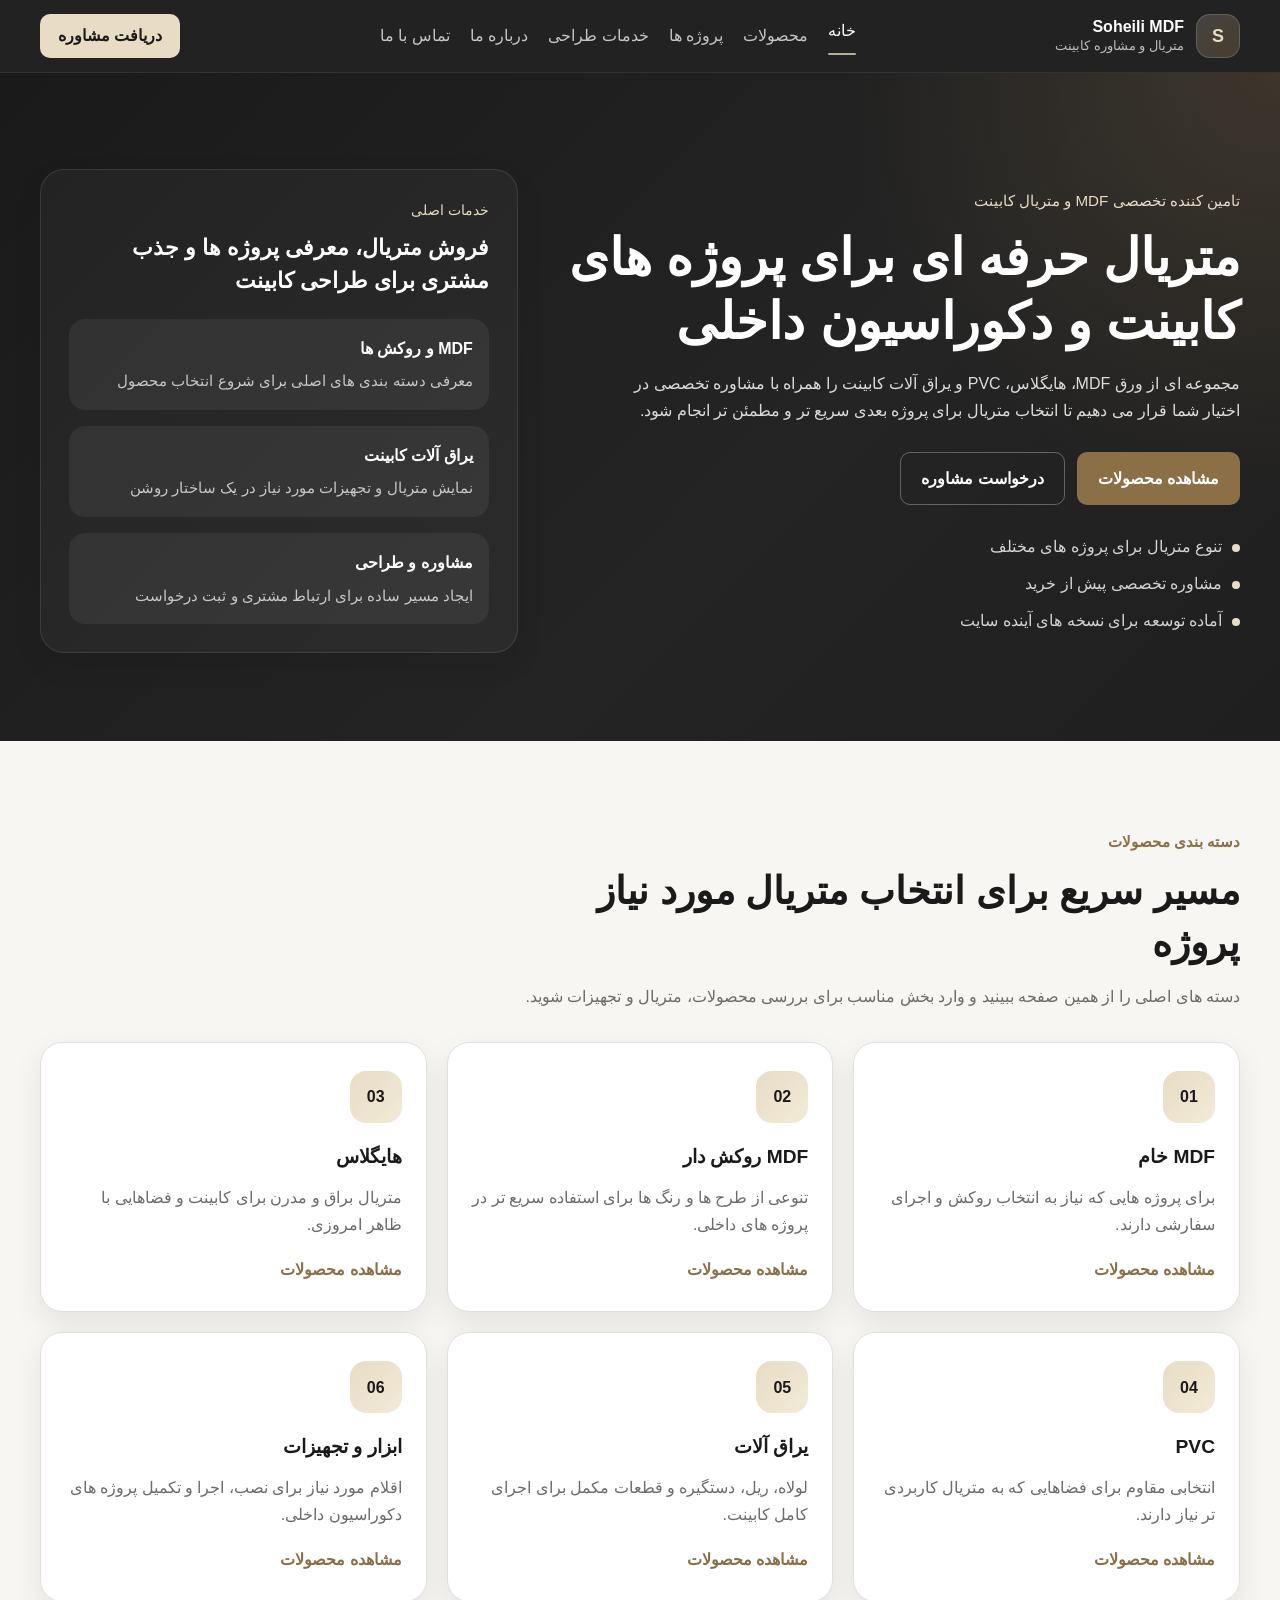
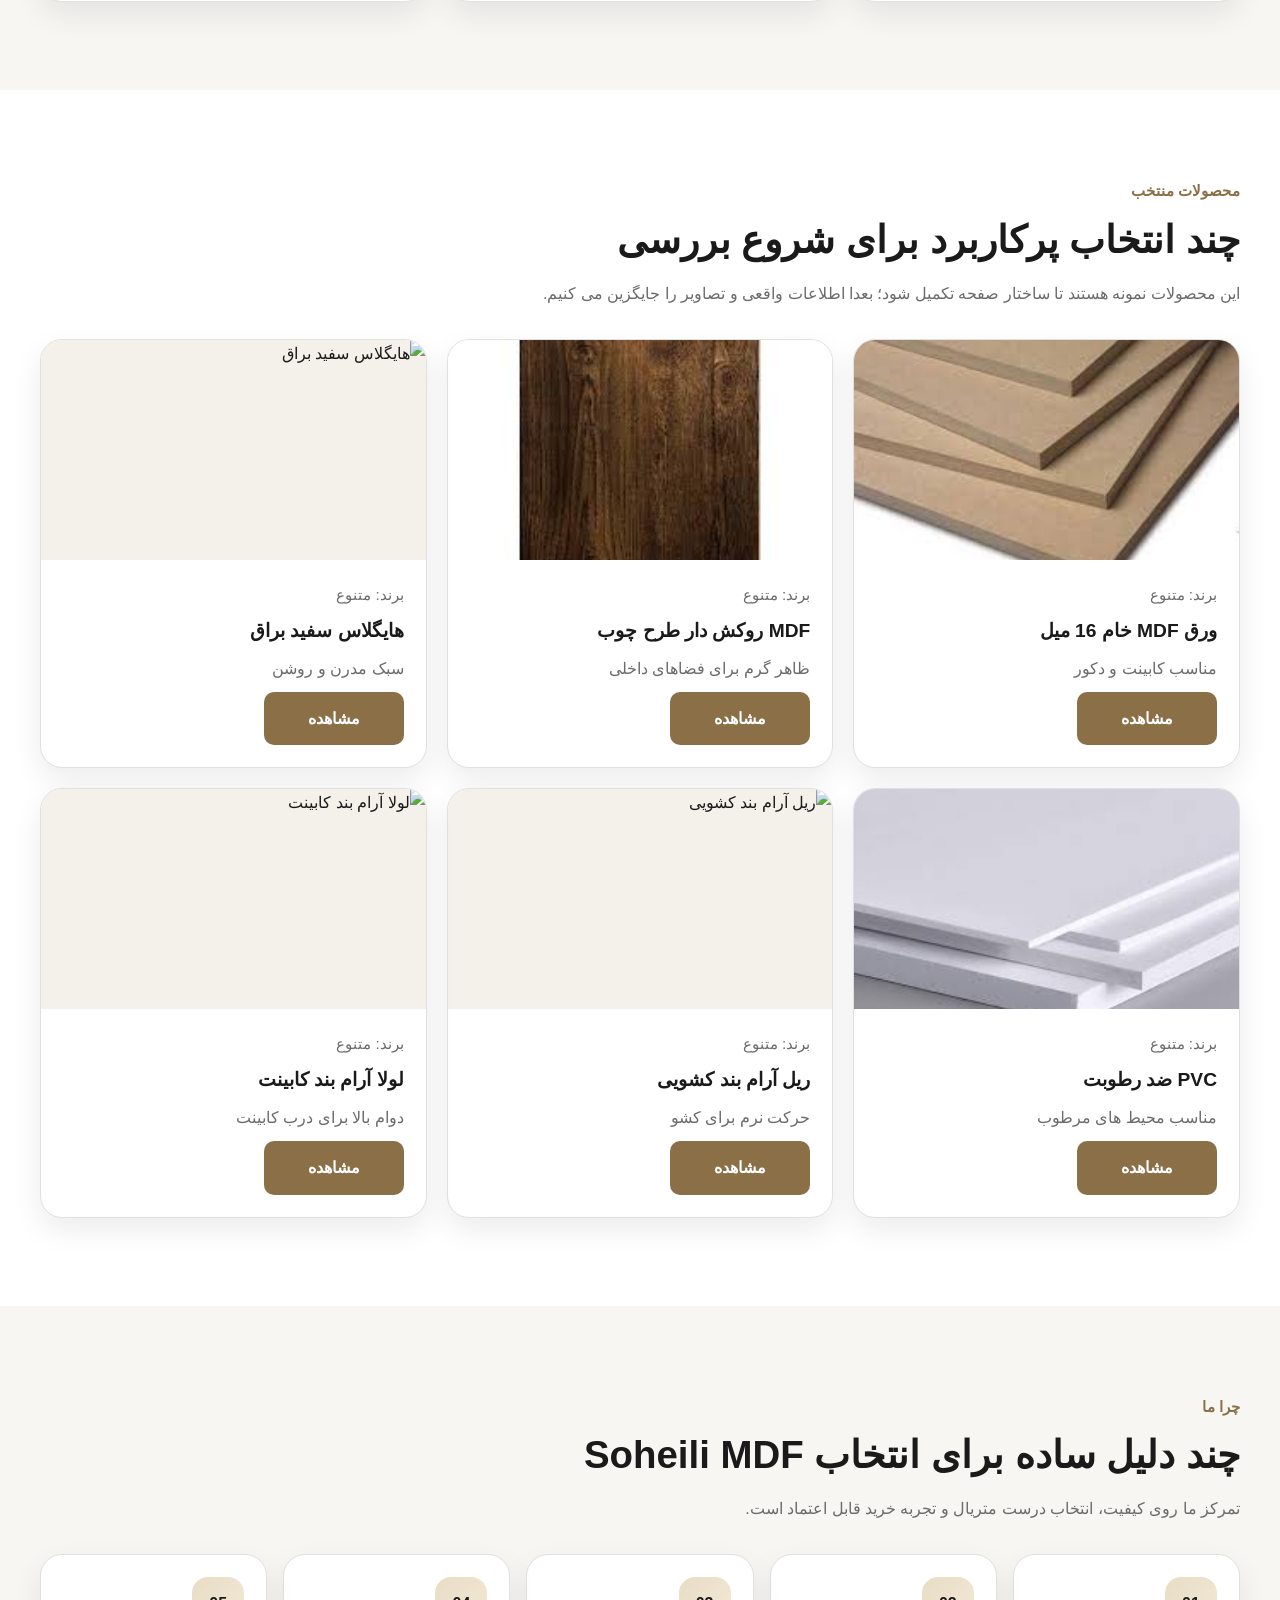
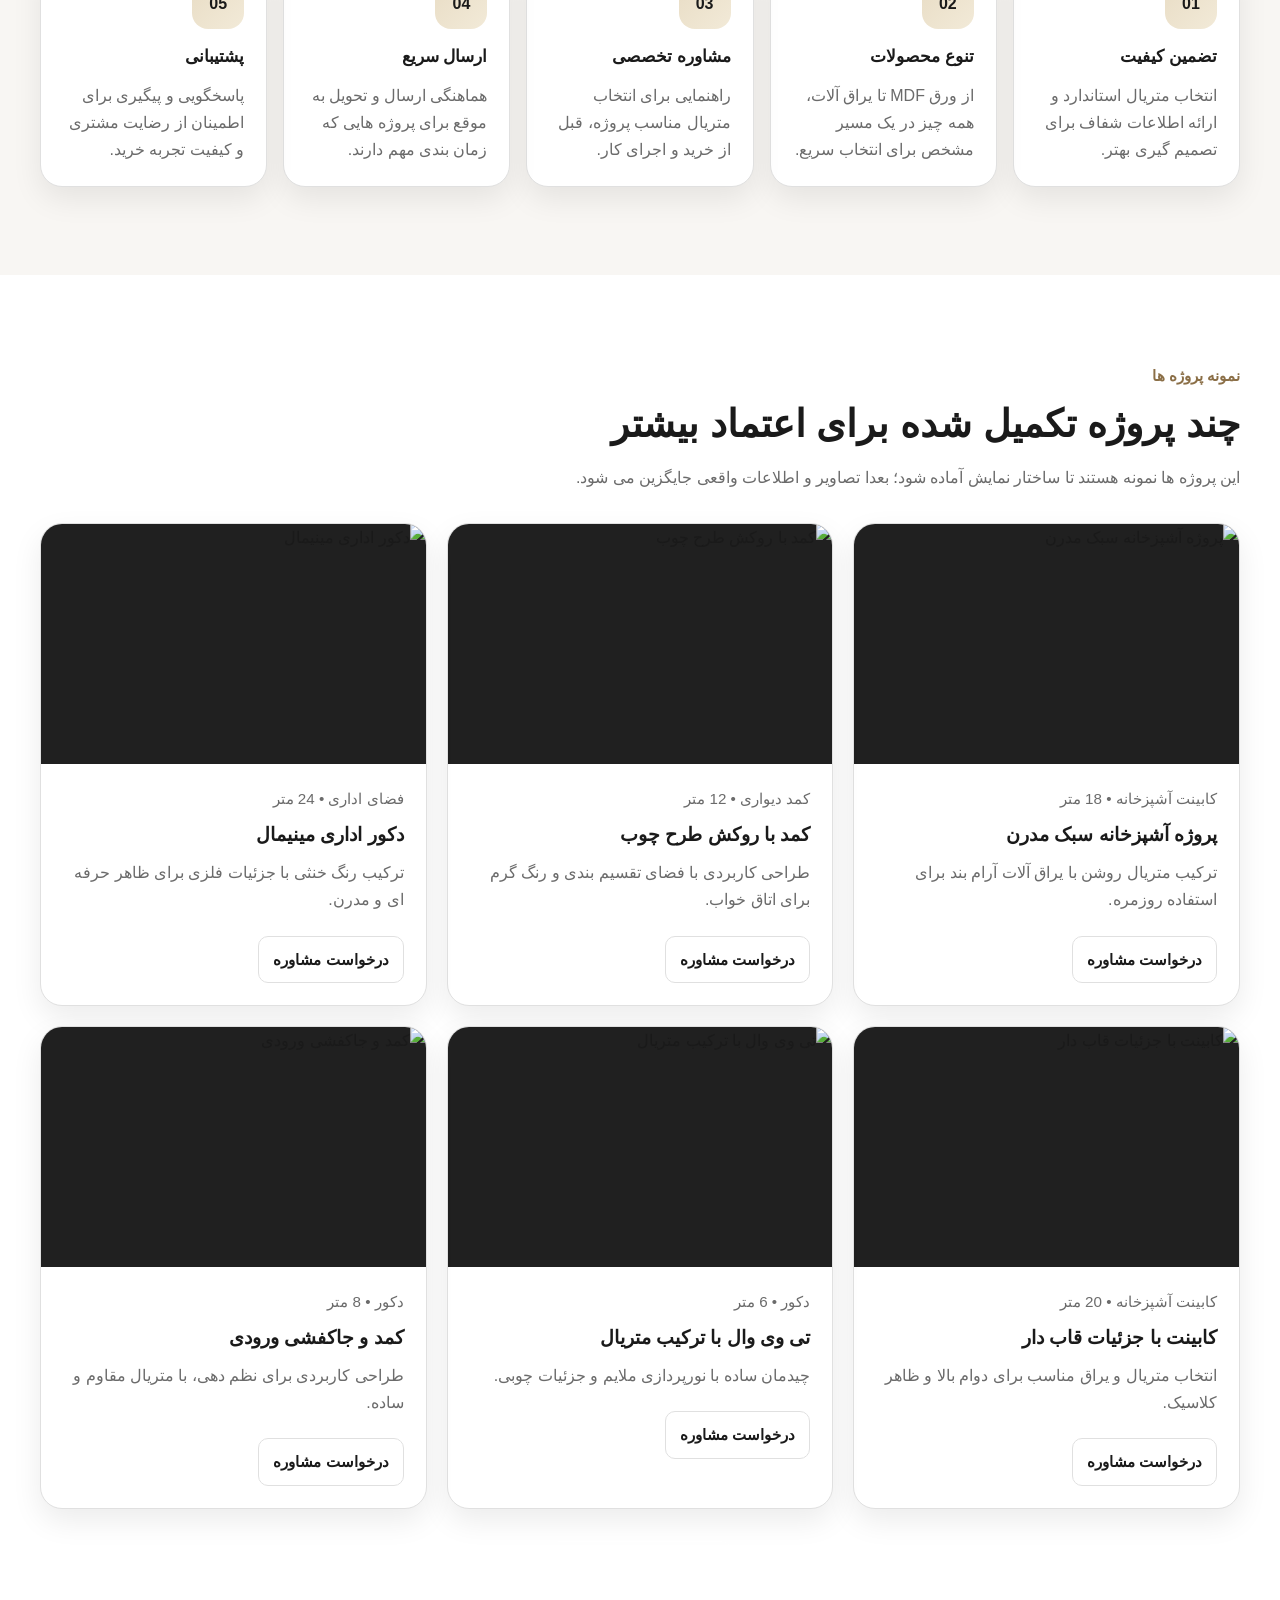
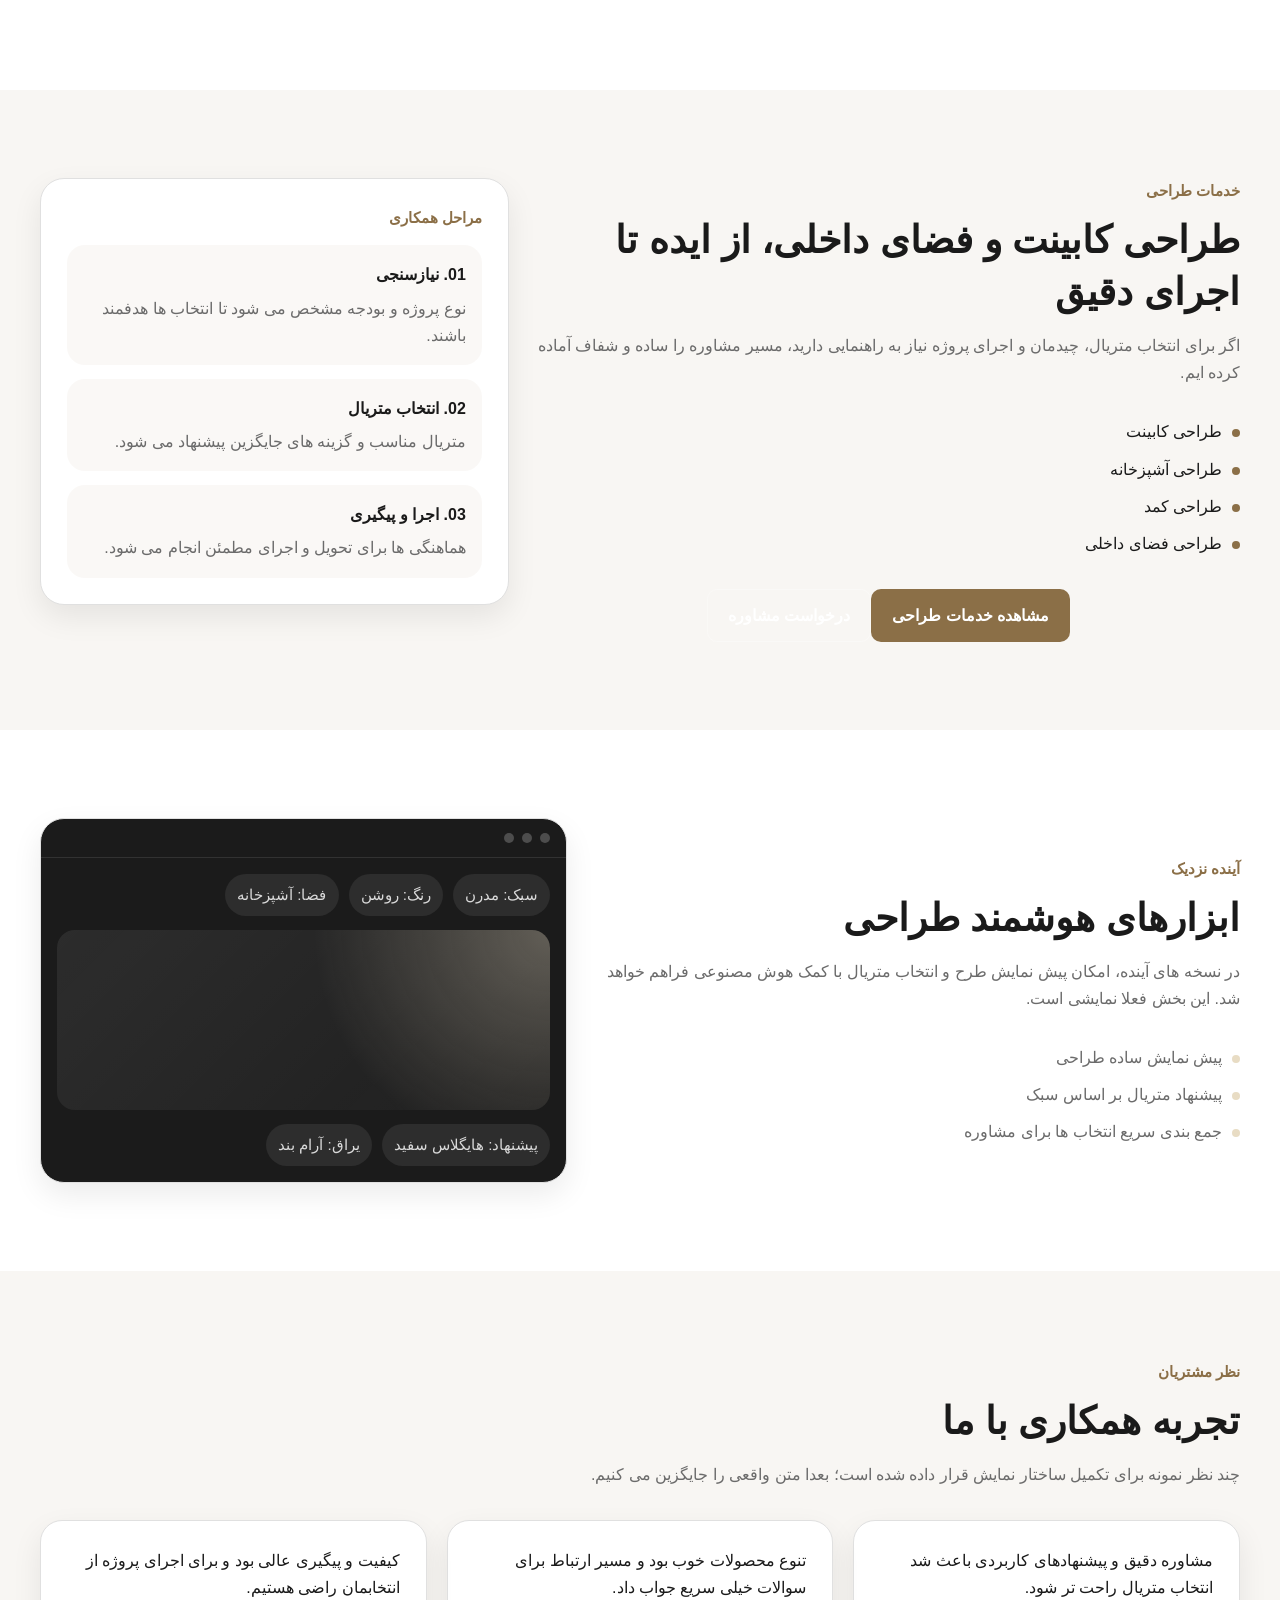
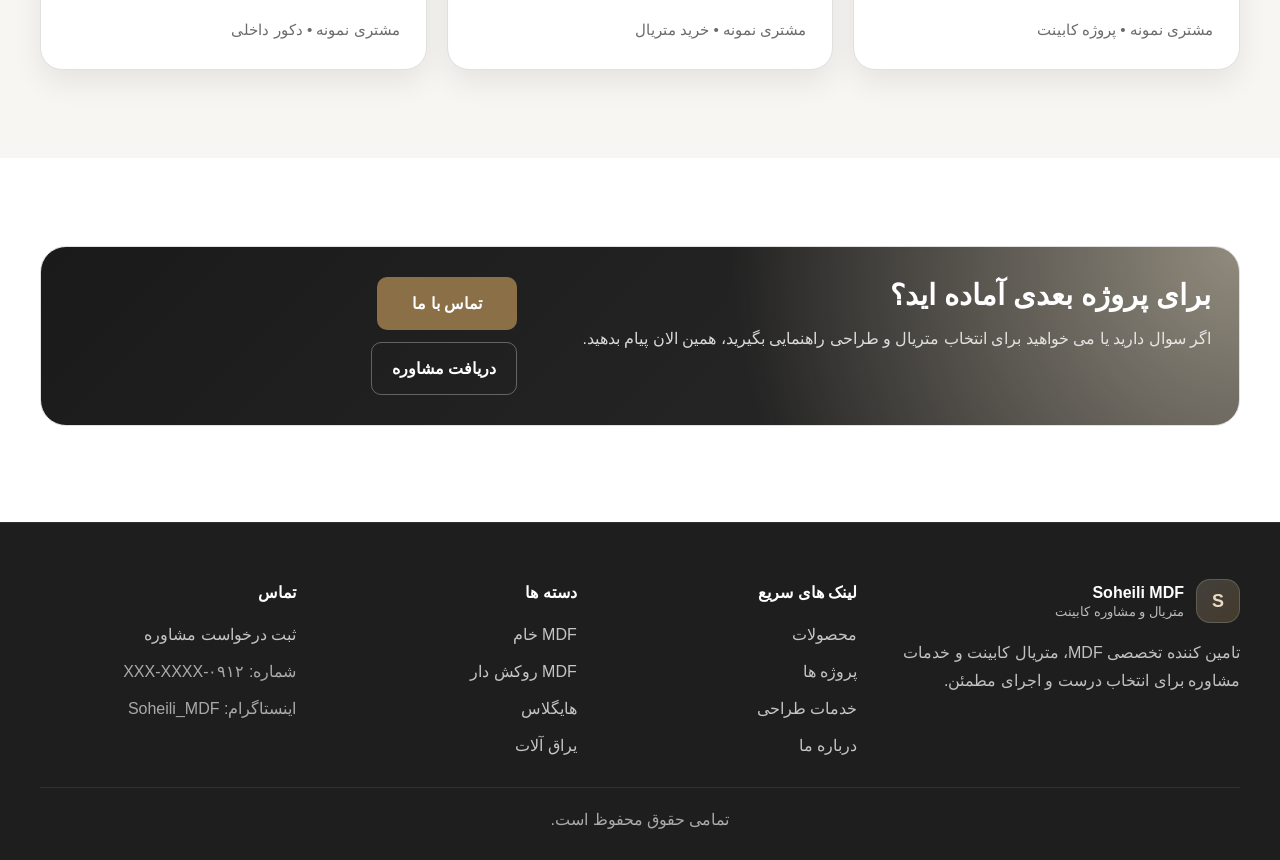
==== commit c26ecdf1: "Complete MVP features: Added real images, SEO optimization, WhatsApp integration, and UI/UX improvem" ====
--- a/index.html
+++ b/index.html
@@ -3,14 +3,25 @@
 <head>
   <meta charset="UTF-8">
   <meta name="viewport" content="width=device-width, initial-scale=1.0">
-  <title>Soheili MDF</title>
-  <meta name="description" content="وب سایت معرفی و فروش متریال MDF و کابینت">
-    <meta name="robots" content="index,follow">
-    <meta name="theme-color" content="#1A1A1A">
-    <meta property="og:title" content="Soheili MDF">
-    <meta property="og:description" content="وب سایت معرفی و فروش متریال MDF و کابینت">
-    <meta property="og:type" content="website">
-    <meta property="og:locale" content="fa_IR">
+  <title>Soheili MDF | تامین‌کننده تخصصی ورق MDF و یراق‌آلات کابینت</title>
+  <meta name="description" content="فروش انواع ورق MDF خام، روکش‌دار، هایگلاس و یراق‌آلات کابینت. مشاوره تخصصی طراحی دکوراسیون داخلی و معرفی پروژه‌های اجرا شده در Soheili MDF.">
+  <meta name="keywords" content="MDF, کابینت, دکوراسیون داخلی, هایگلاس, یراق آلات, ورق ام دی اف, طراحی آشپزخانه">
+  <meta name="author" content="Soheili MDF">
+  <meta name="robots" content="index, follow">
+  <meta name="theme-color" content="#1A1A1A">
+  
+  <!-- Open Graph / Facebook -->
+  <meta property="og:type" content="website">
+  <meta property="og:url" content="https://soheilimdf.ir/">
+  <meta property="og:title" content="Soheili MDF | تامین‌کننده تخصصی ورق MDF و یراق‌آلات کابینت">
+  <meta property="og:description" content="فروش انواع ورق MDF، هایگلاس و یراق‌آلات همراه با مشاوره تخصصی طراحی دکوراسیون.">
+  <meta property="og:image" content="https://soheilimdf.ir/assets/images/og-image.jpg">
+
+  <!-- Twitter -->
+  <meta property="twitter:card" content="summary_large_image">
+  <meta property="twitter:title" content="Soheili MDF | تامین‌کننده تخصصی ورق MDF و یراق‌آلات کابینت">
+  <meta property="twitter:description" content="فروش انواع ورق MDF، هایگلاس و یراق‌آلات همراه با مشاوره تخصصی طراحی دکوراسیون.">
+
   <link rel="stylesheet" href="assets/css/style.css">
 </head>
 <body>
@@ -157,66 +168,8 @@
           </p>
         </div>
 
-        <div class="products-grid">
-          <article class="product-card">
-            <div class="product-media" aria-hidden="true"></div>
-            <div class="product-body">
-              <p class="product-brand">برند: متنوع</p>
-              <h3 class="product-title">ورق MDF خام 16 میل</h3>
-              <p class="product-spec">ابعاد 183×366، مناسب کابینت و دکور</p>
-              <a class="btn btn-primary product-cta" href="product-detail.html?id=mdf-raw-16">مشاهده</a>
-            </div>
-          </article>
-
-          <article class="product-card">
-            <div class="product-media" aria-hidden="true"></div>
-            <div class="product-body">
-              <p class="product-brand">برند: متنوع</p>
-              <h3 class="product-title">MDF روکش دار طرح چوب</h3>
-              <p class="product-spec">روکش مقاوم، انتخاب مناسب برای پروژه های گرم</p>
-              <a class="btn btn-primary product-cta" href="product-detail.html?id=mdf-veneer-wood">مشاهده</a>
-            </div>
-          </article>
-
-          <article class="product-card">
-            <div class="product-media" aria-hidden="true"></div>
-            <div class="product-body">
-              <p class="product-brand">برند: متنوع</p>
-              <h3 class="product-title">هایگلاس سفید براق</h3>
-              <p class="product-spec">سطح براق برای سبک مدرن، مناسب کابینت</p>
-              <a class="btn btn-primary product-cta" href="product-detail.html?id=highgloss-white">مشاهده</a>
-            </div>
-          </article>
-
-          <article class="product-card">
-            <div class="product-media" aria-hidden="true"></div>
-            <div class="product-body">
-              <p class="product-brand">برند: متنوع</p>
-              <h3 class="product-title">PVC ضد رطوبت</h3>
-              <p class="product-spec">انتخاب مقاوم برای محیط های پرکار و مرطوب</p>
-              <a class="btn btn-primary product-cta" href="product-detail.html?id=pvc-moisture">مشاهده</a>
-            </div>
-          </article>
-
-          <article class="product-card">
-            <div class="product-media" aria-hidden="true"></div>
-            <div class="product-body">
-              <p class="product-brand">برند: متنوع</p>
-              <h3 class="product-title">ریل آرام بند کشویی</h3>
-              <p class="product-spec">حرکت نرم، مناسب کشوهای آشپزخانه و کمد</p>
-              <a class="btn btn-primary product-cta" href="product-detail.html?id=hardware-drawer-softclose">مشاهده</a>
-            </div>
-          </article>
-
-          <article class="product-card">
-            <div class="product-media" aria-hidden="true"></div>
-            <div class="product-body">
-              <p class="product-brand">برند: متنوع</p>
-              <h3 class="product-title">لولا آرام بند کابینت</h3>
-              <p class="product-spec">دوام بالا، مناسب درب های پرمصرف</p>
-              <a class="btn btn-primary product-cta" href="product-detail.html?id=hardware-hinge-softclose">مشاهده</a>
-            </div>
-          </article>
+        <div class="products-grid" id="featuredProductsGrid">
+          <!-- با جاوااسکریپت پر می‌شود -->
         </div>
       </div>
     </section>
@@ -275,60 +228,8 @@
           </p>
         </div>
 
-        <div class="projects-grid">
-          <article class="project-card">
-            <div class="project-media" aria-hidden="true"></div>
-            <div class="project-body">
-              <p class="project-meta">کابینت آشپزخانه • 18 متر</p>
-              <h3 class="project-title">پروژه آشپزخانه سبک مدرن</h3>
-              <p class="project-text">ترکیب متریال روشن با یراق آلات آرام بند برای استفاده روزمره.</p>
-            </div>
-          </article>
-
-          <article class="project-card">
-            <div class="project-media" aria-hidden="true"></div>
-            <div class="project-body">
-              <p class="project-meta">کمد دیواری • 12 متر</p>
-              <h3 class="project-title">کمد با روکش طرح چوب</h3>
-              <p class="project-text">طراحی کاربردی با فضای تقسیم بندی و رنگ گرم برای اتاق خواب.</p>
-            </div>
-          </article>
-
-          <article class="project-card">
-            <div class="project-media" aria-hidden="true"></div>
-            <div class="project-body">
-              <p class="project-meta">فضای اداری • 24 متر</p>
-              <h3 class="project-title">دکور اداری مینیمال</h3>
-              <p class="project-text">ترکیب رنگ خنثی با جزئیات فلزی برای ظاهر حرفه ای و مدرن.</p>
-            </div>
-          </article>
-
-          <article class="project-card">
-            <div class="project-media" aria-hidden="true"></div>
-            <div class="project-body">
-              <p class="project-meta">کابینت کلاسیک • 20 متر</p>
-              <h3 class="project-title">کابینت با جزئیات قاب دار</h3>
-              <p class="project-text">انتخاب متریال و یراق مناسب برای دوام بالا و ظاهر کلاسیک.</p>
-            </div>
-          </article>
-
-          <article class="project-card">
-            <div class="project-media" aria-hidden="true"></div>
-            <div class="project-body">
-              <p class="project-meta">دکور تلویزیون • 6 متر</p>
-              <h3 class="project-title">تی وی وال با ترکیب متریال</h3>
-              <p class="project-text">چیدمان ساده با نورپردازی ملایم و جزئیات چوبی.</p>
-            </div>
-          </article>
-
-          <article class="project-card">
-            <div class="project-media" aria-hidden="true"></div>
-            <div class="project-body">
-              <p class="project-meta">کمد ورودی • 8 متر</p>
-              <h3 class="project-title">کمد و جاکفشی ورودی</h3>
-              <p class="project-text">طراحی کاربردی برای نظم دهی، با متریال مقاوم و ساده.</p>
-            </div>
-          </article>
+        <div class="projects-grid" id="homeProjectsGrid">
+          <!-- با جاوااسکریپت پر می‌شود -->
         </div>
 
         <div class="page-actions">
@@ -502,8 +403,8 @@
         <h2 class="footer-title">تماس</h2>
         <ul class="footer-links">
           <li><a href="contact.html">ثبت درخواست مشاوره</a></li>
-          <li><span class="footer-muted">شماره: ثبت نشده</span></li>
-          <li><span class="footer-muted">اینستاگرام: ثبت نشده</span></li>
+          <li><span class="footer-muted">شماره: ۰۹۱۲-XXX-XXXX</span></li>
+          <li><span class="footer-muted">اینستاگرام: Soheili_MDF</span></li>
         </ul>
       </div>
     </div>
--- a/assets/css/style.css
+++ b/assets/css/style.css
@@ -436,10 +436,9 @@
 }
 
 .product-media {
-  height: 180px;
-  background:
-    radial-gradient(circle at top right, rgba(139, 111, 71, 0.18), transparent 40%),
-    linear-gradient(135deg, #f4f1eb, #ffffff);
+  height: 220px;
+  overflow: hidden;
+  background-color: #f4f1eb;
 }
 
 .product-body {
@@ -539,10 +538,9 @@
 }
 
 .project-media {
-  height: 190px;
-  background:
-    radial-gradient(circle at top right, rgba(232, 220, 196, 0.55), transparent 45%),
-    linear-gradient(135deg, #202020, #3a3a3a);
+  height: 240px;
+  overflow: hidden;
+  background-color: #202020;
 }
 
 .project-body {
@@ -1203,11 +1201,106 @@
   border-bottom: 0;
 }
 
+.product-media img,
+.project-media img {
+  width: 100%;
+  height: 100%;
+  object-fit: cover;
+  transition: transform 0.5s ease;
+}
+
+.product-card:hover .product-media img,
+.project-card:hover .project-media img {
+  transform: scale(1.08);
+}
+
+/* Animations */
+@keyframes fadeIn {
+  from { opacity: 0; transform: translateY(15px); }
+  to { opacity: 1; transform: translateY(0); }
+}
+
+.product-card,
+.project-card,
+.category-card,
+.benefit-card,
+.offer-card,
+.about-card {
+  animation: fadeIn 0.6s ease backwards;
+}
+
+/* Staggered animation for grid items */
+.products-grid > *:nth-child(1) { animation-delay: 0.1s; }
+.products-grid > *:nth-child(2) { animation-delay: 0.2s; }
+.products-grid > *:nth-child(3) { animation-delay: 0.3s; }
+.products-grid > *:nth-child(4) { animation-delay: 0.4s; }
+.products-grid > *:nth-child(5) { animation-delay: 0.5s; }
+.products-grid > *:nth-child(6) { animation-delay: 0.6s; }
+
+.projects-grid > *:nth-child(1) { animation-delay: 0.1s; }
+.projects-grid > *:nth-child(2) { animation-delay: 0.2s; }
+.projects-grid > *:nth-child(3) { animation-delay: 0.3s; }
+.projects-grid > *:nth-child(4) { animation-delay: 0.4s; }
+.projects-grid > *:nth-child(5) { animation-delay: 0.5s; }
+.projects-grid > *:nth-child(6) { animation-delay: 0.6s; }
+
 .page-actions {
   display: flex;
-  flex-wrap: wrap;
-  gap: 12px;
-  margin-top: 20px;
+  justify-content: center;
+  margin-top: 32px;
+}
+
+.detail-media {
+  height: 450px;
+  overflow: hidden;
+  border: 1px solid var(--color-border);
+  border-radius: 24px;
+  background-color: var(--color-neutral);
+}
+
+.detail-media img {
+  width: 100%;
+  height: 100%;
+  object-fit: cover;
+}
+
+.related-section {
+  padding: 56px 0;
+  border-top: 1px solid var(--color-border);
+  margin-top: 56px;
+}
+
+/* Back to Top */
+.back-to-top {
+  position: fixed;
+  bottom: 30px;
+  left: 30px; /* چون RTL هستیم، دکمه را سمت چپ می‌گذاریم */
+  width: 50px;
+  height: 50px;
+  border-radius: 50%;
+  background-color: var(--color-accent);
+  color: var(--color-white);
+  border: none;
+  cursor: pointer;
+  display: flex;
+  align-items: center;
+  justify-content: center;
+  font-size: 1.5rem;
+  box-shadow: var(--shadow-soft);
+  opacity: 0;
+  visibility: hidden;
+  transition: all 0.3s ease;
+  z-index: 100;
+}
+
+.back-to-top.show {
+  opacity: 1;
+  visibility: visible;
+}
+
+.back-to-top:hover {
+  background-color: var(--color-primary);
+  transform: translateY(-5px);
 }
 
 @media (max-width: 768px) {
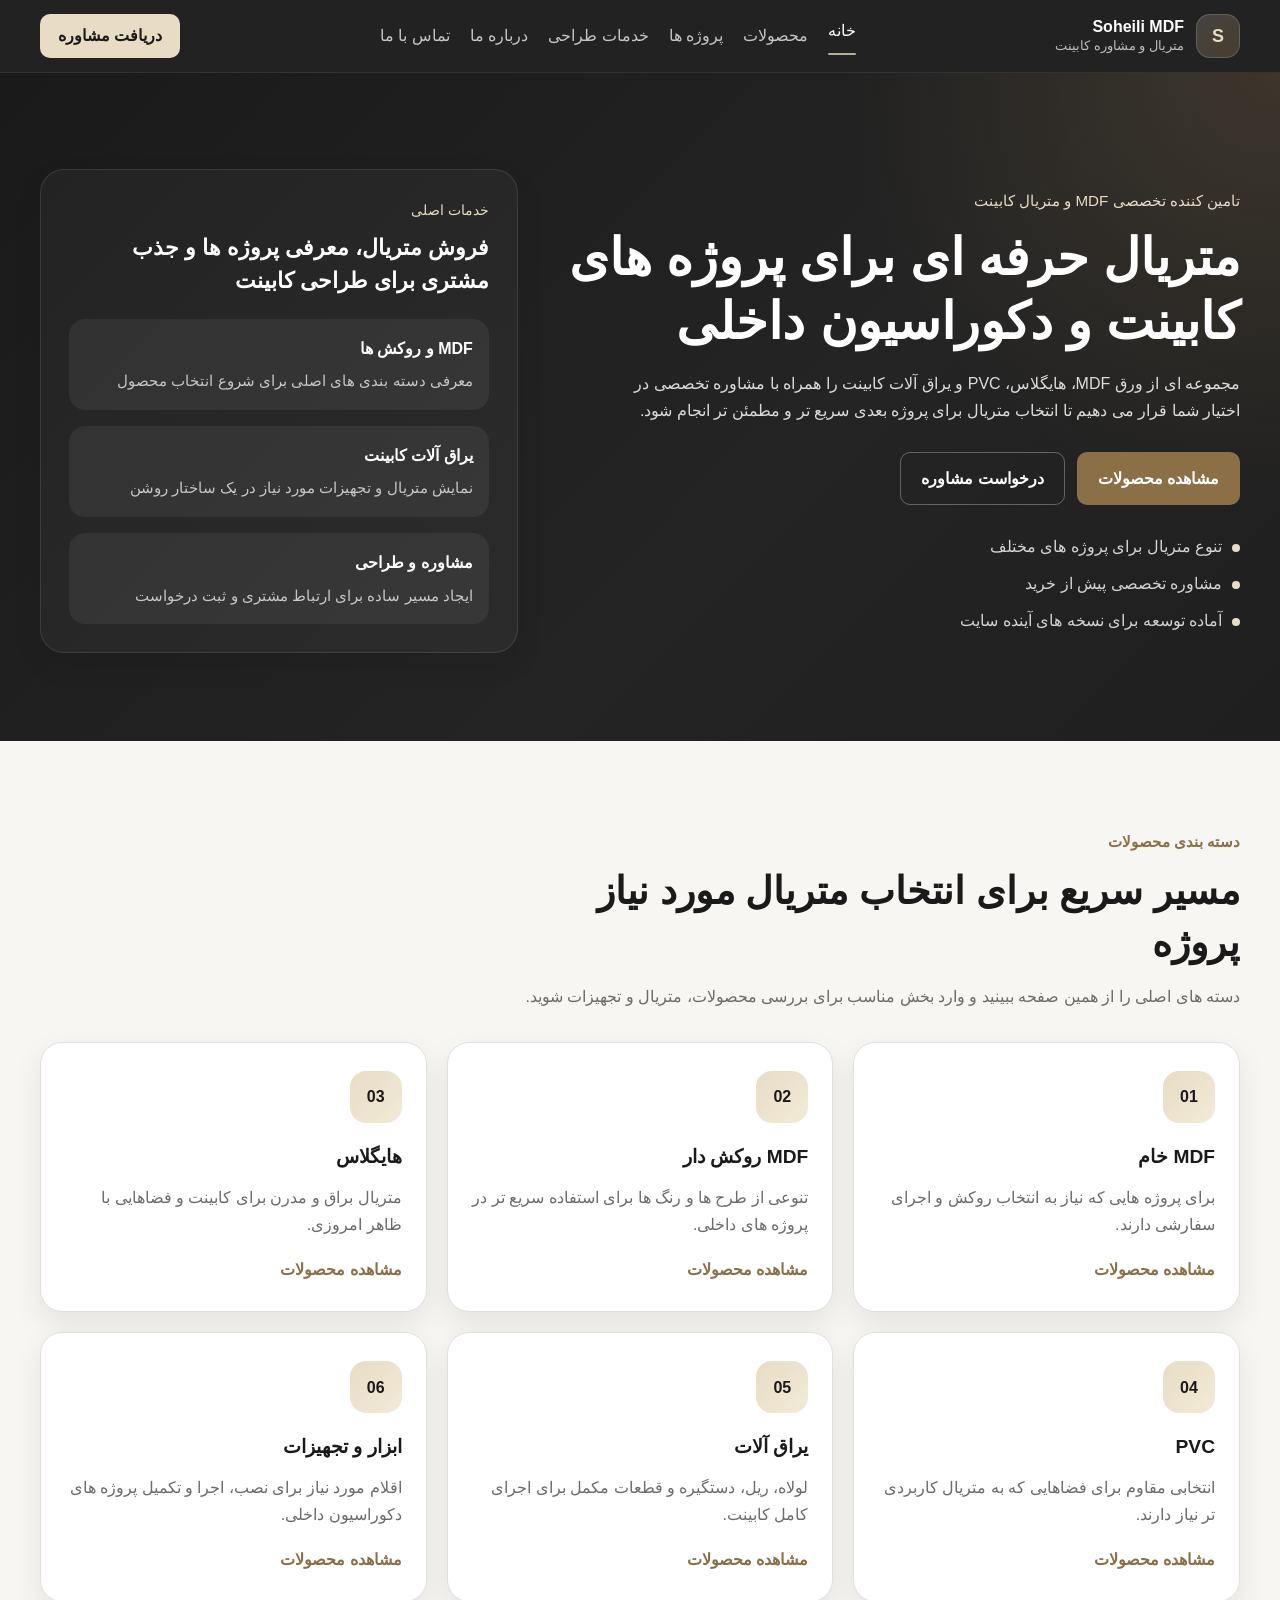
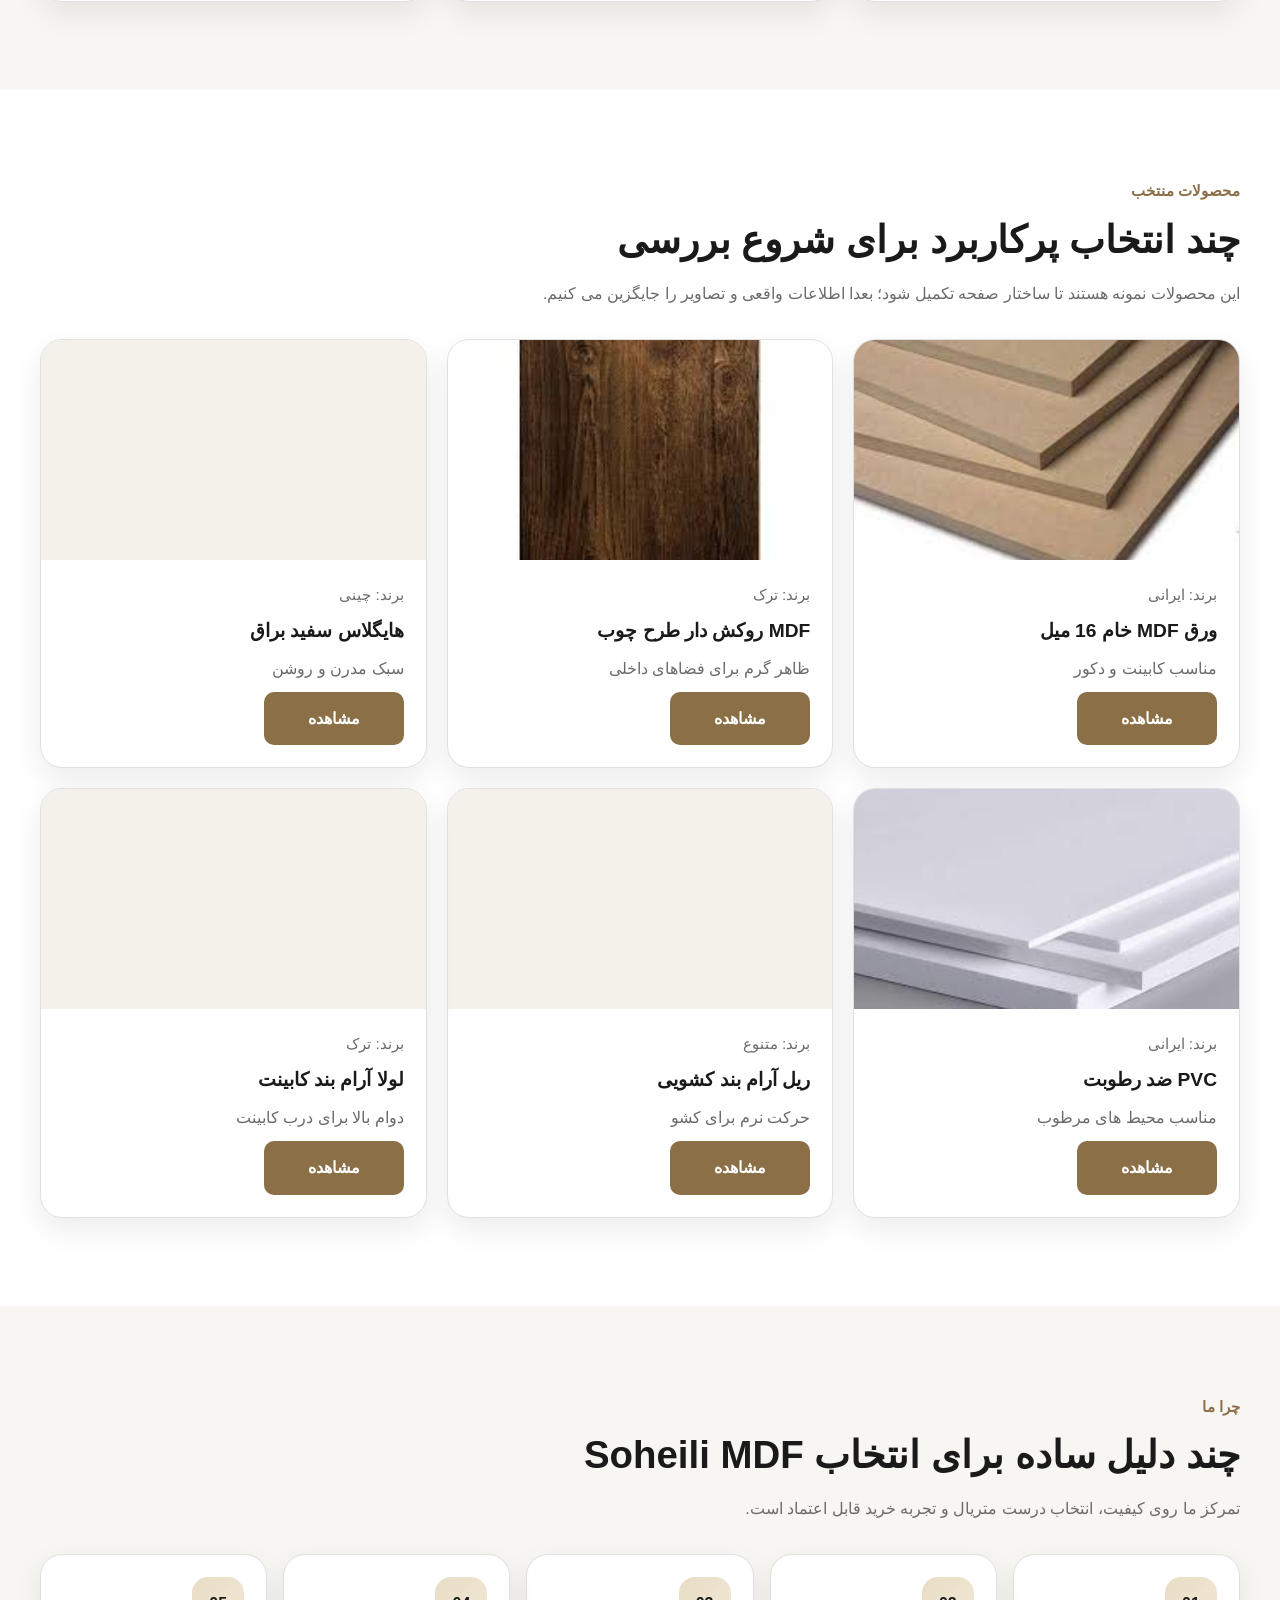
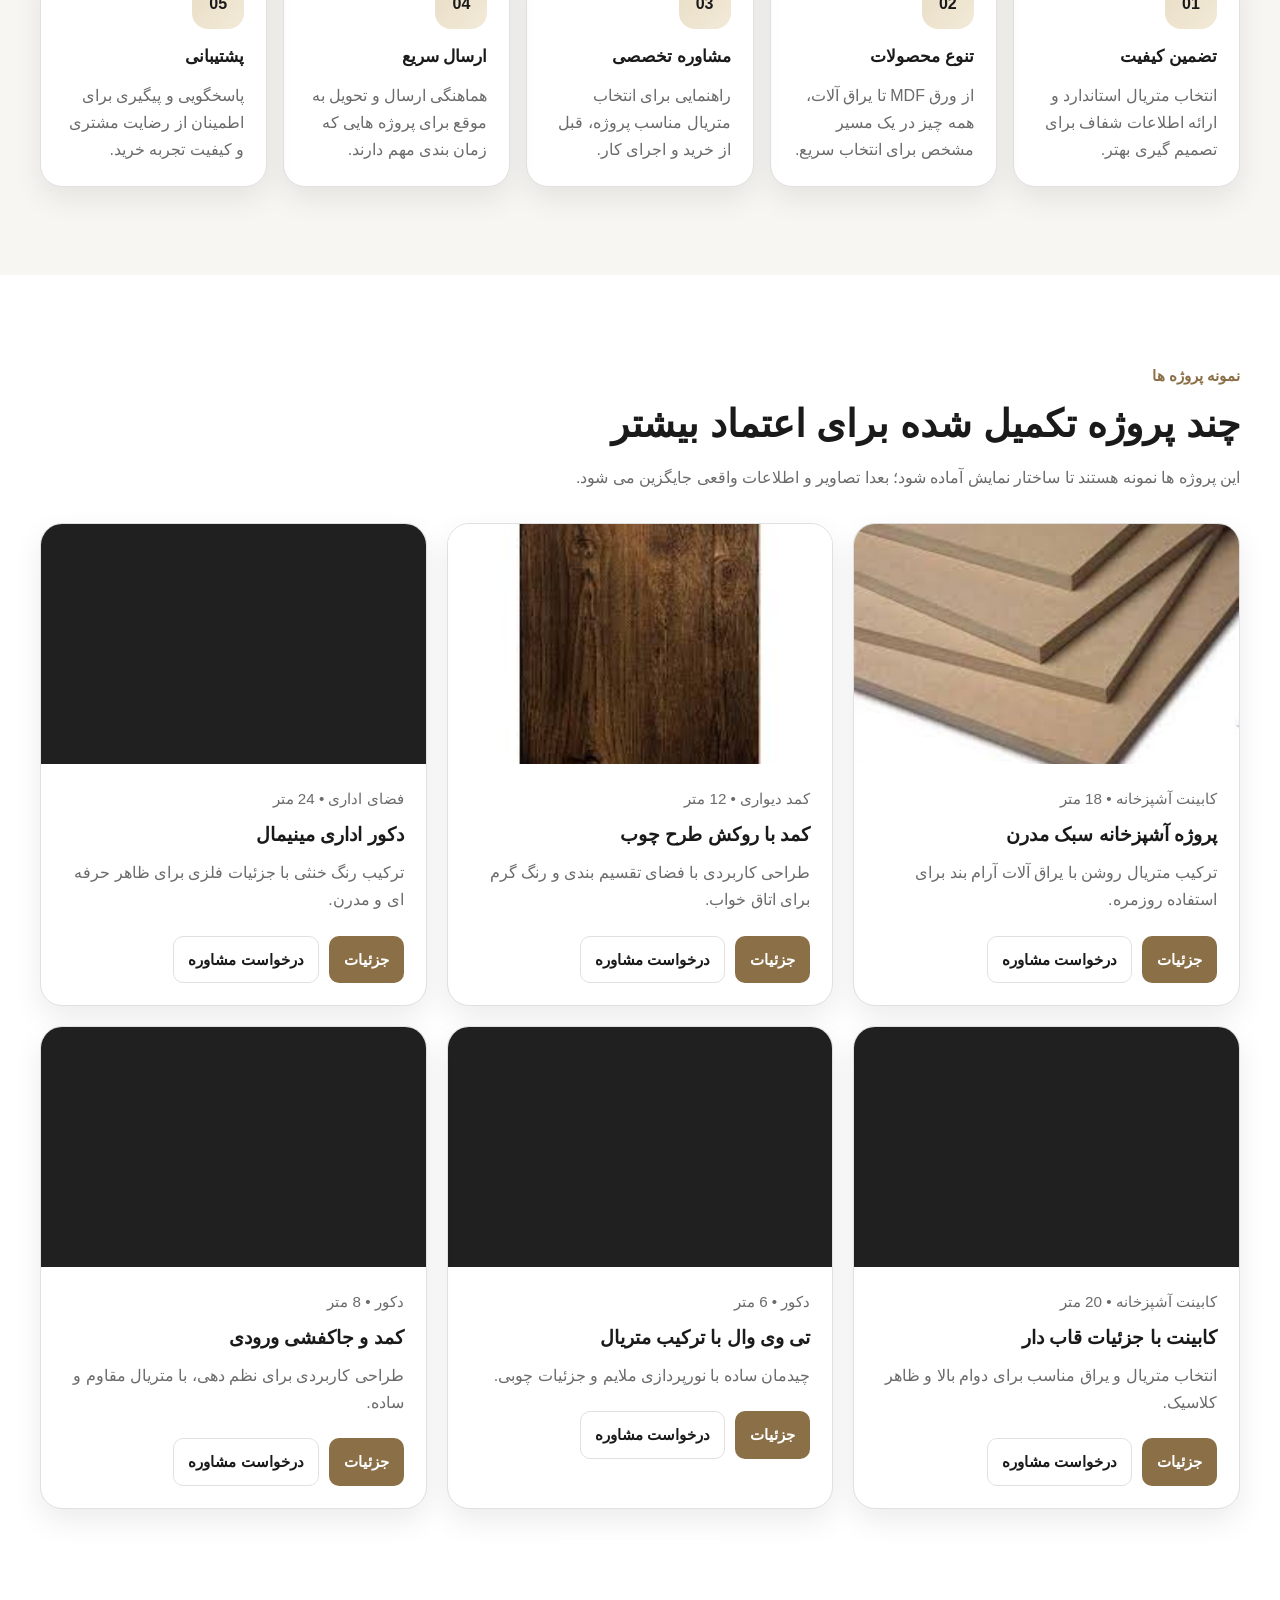
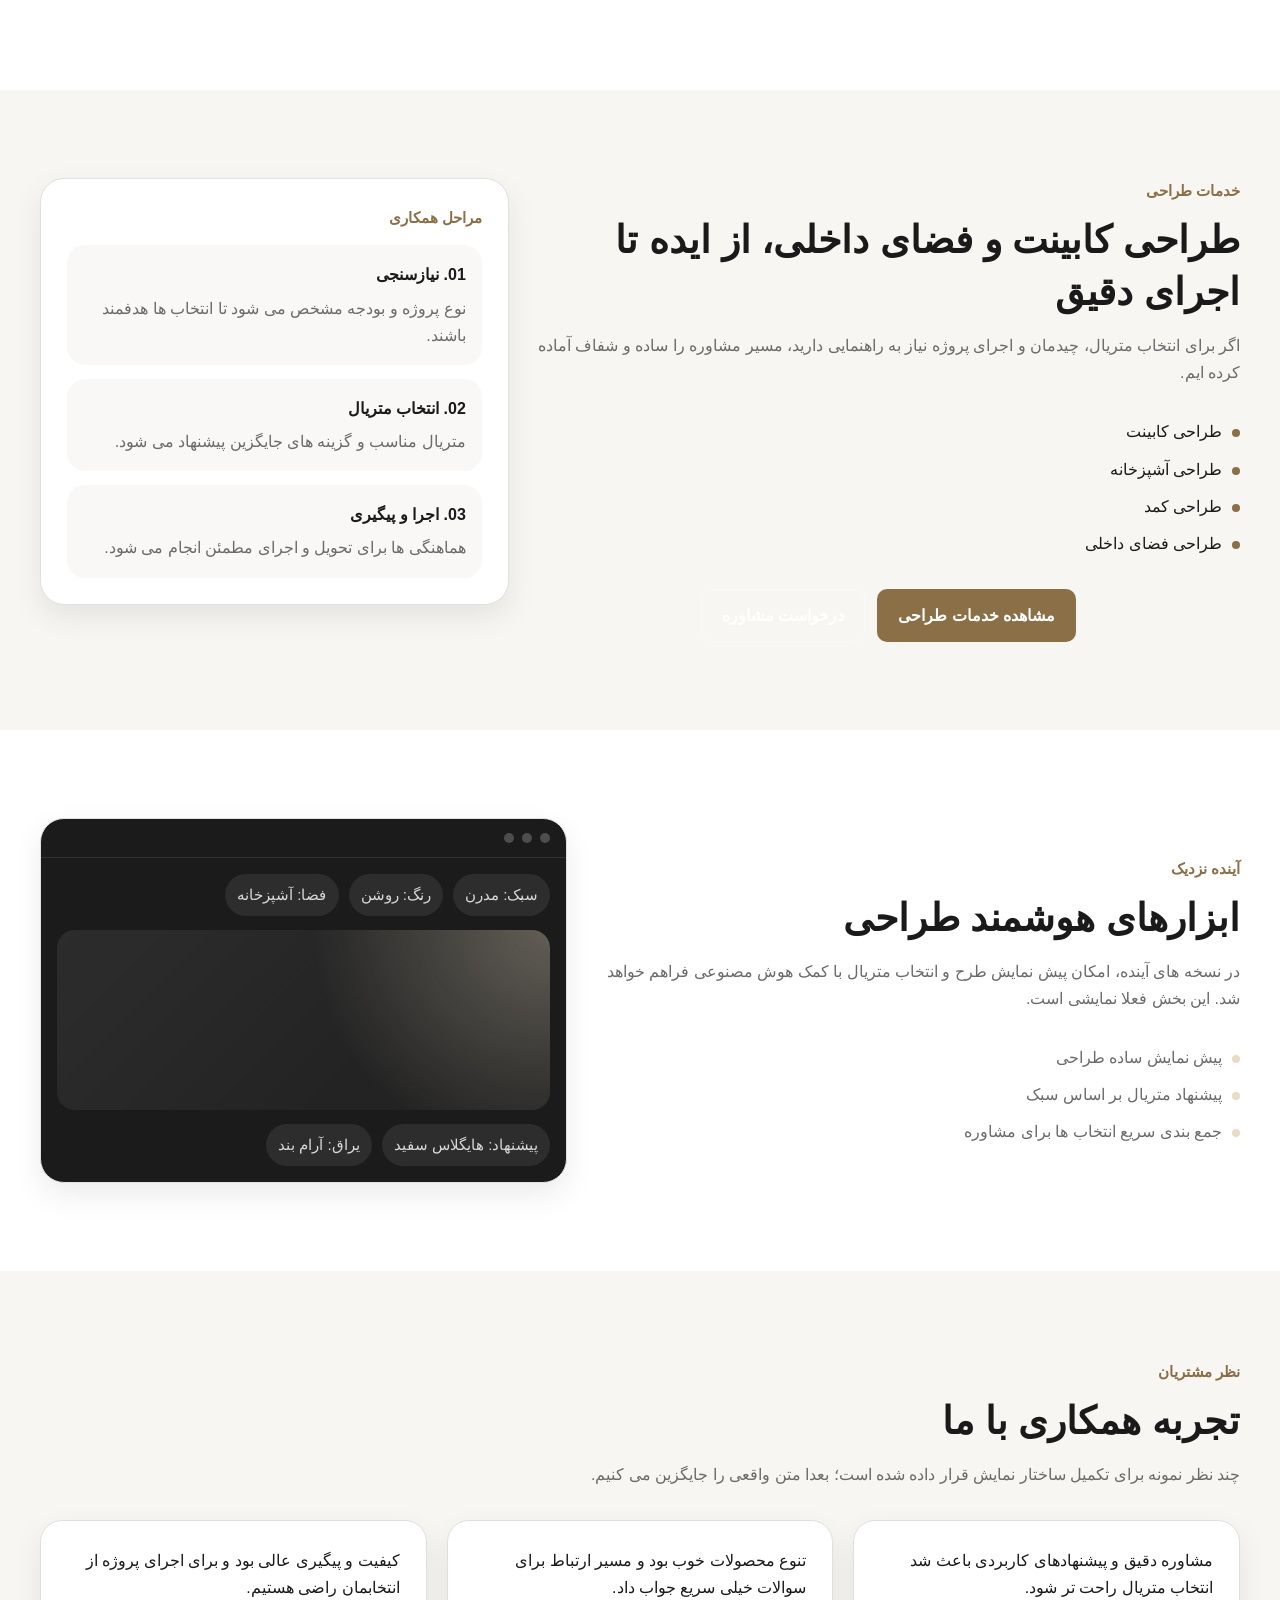
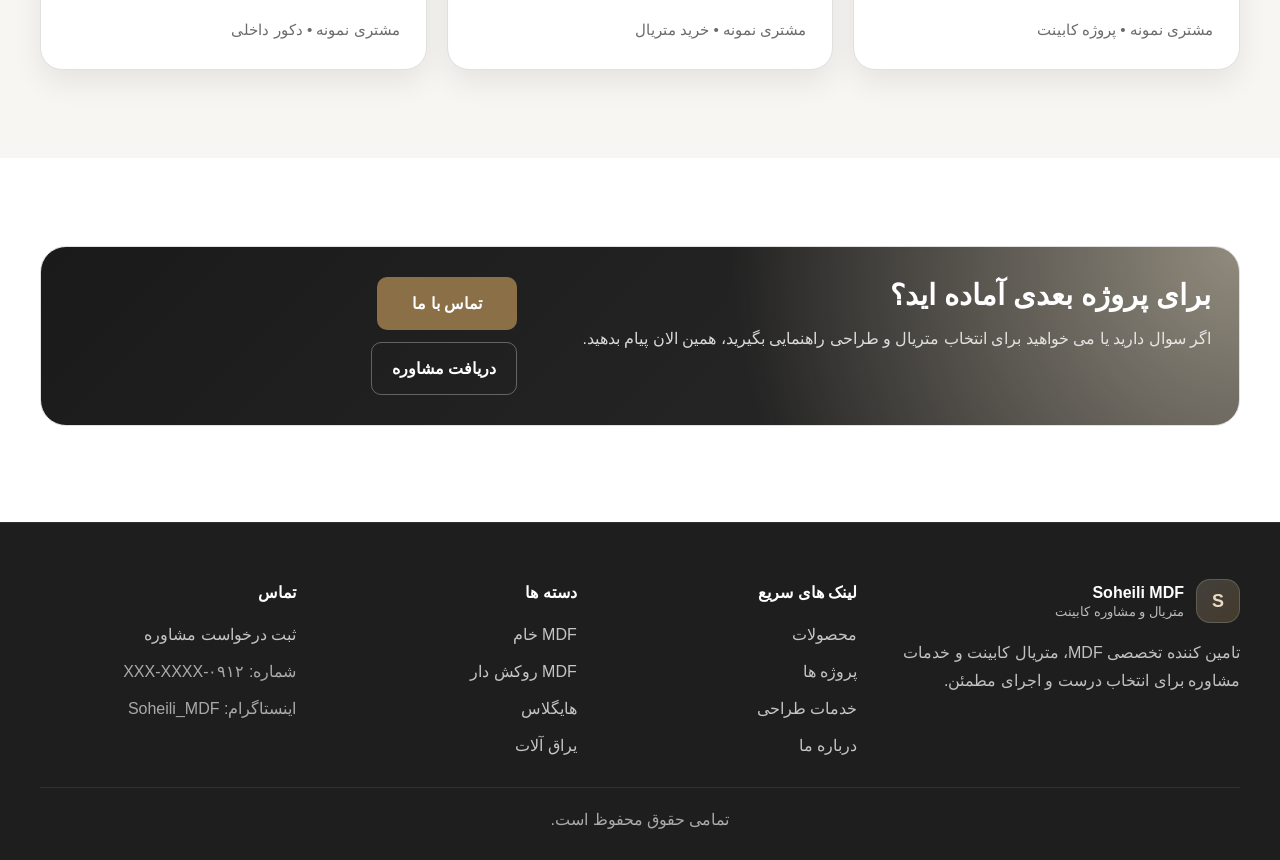
==== commit f4a1705b: "update" ====
--- a/index.html
+++ b/index.html
@@ -13,9 +13,11 @@
   <!-- Open Graph / Facebook -->
   <meta property="og:type" content="website">
   <meta property="og:url" content="https://soheilimdf.ir/">
+  <meta property="og:site_name" content="Soheili MDF">
   <meta property="og:title" content="Soheili MDF | تامین‌کننده تخصصی ورق MDF و یراق‌آلات کابینت">
   <meta property="og:description" content="فروش انواع ورق MDF، هایگلاس و یراق‌آلات همراه با مشاوره تخصصی طراحی دکوراسیون.">
   <meta property="og:image" content="https://soheilimdf.ir/assets/images/og-image.jpg">
+  <link rel="canonical" href="https://soheilimdf.ir/">
 
   <!-- Twitter -->
   <meta property="twitter:card" content="summary_large_image">
--- a/assets/css/style.css
+++ b/assets/css/style.css
@@ -606,6 +606,36 @@
   color: var(--color-text-muted);
 }
 
+.pricing-section,
+.faq-section,
+.request-section {
+  margin-top: 56px;
+}
+
+.pricing-grid {
+  display: grid;
+  grid-template-columns: repeat(3, minmax(0, 1fr));
+  gap: 20px;
+}
+
+.pricing-card {
+  padding: 26px;
+  border: 1px solid var(--color-border);
+  border-radius: 22px;
+  background-color: var(--color-white);
+  box-shadow: var(--shadow-soft);
+}
+
+.pricing-card h3 {
+  margin-bottom: 10px;
+}
+
+.pricing-price {
+  margin-bottom: 14px;
+  color: var(--color-accent);
+  font-weight: 700;
+}
+
 .about-grid {
   display: grid;
   grid-template-columns: repeat(3, minmax(0, 1fr));
@@ -1030,9 +1060,15 @@
 
 .filters-bar {
   display: grid;
-  grid-template-columns: repeat(2, minmax(0, 1fr));
+  grid-template-columns: repeat(auto-fit, minmax(220px, 1fr));
   gap: 16px;
   margin-bottom: 16px;
+}
+
+.filters-actions {
+  display: flex;
+  justify-content: flex-end;
+  margin-bottom: 14px;
 }
 
 .field {
@@ -1078,6 +1114,65 @@
 .form-status {
   margin-top: 14px;
   color: var(--color-text-muted);
+}
+
+.form-status.is-success {
+  color: #1a7f37;
+}
+
+.form-status.is-error {
+  color: #b42318;
+}
+
+.spec-table-wrap {
+  margin-top: 14px;
+  overflow: hidden;
+  border: 1px solid var(--color-border);
+  border-radius: 18px;
+  background-color: rgba(248, 246, 243, 0.7);
+}
+
+.spec-table {
+  width: 100%;
+  border-collapse: collapse;
+}
+
+.spec-table td {
+  padding: 12px 14px;
+  border-bottom: 1px solid var(--color-border);
+}
+
+.spec-table tr:last-child td {
+  border-bottom: 0;
+}
+
+.spec-table td:first-child {
+  width: 42%;
+  color: var(--color-text-muted);
+  font-weight: 700;
+}
+
+.feature-list {
+  display: grid;
+  gap: 10px;
+  margin-top: 14px;
+}
+
+.feature-list li {
+  position: relative;
+  padding-right: 18px;
+  color: var(--color-text-muted);
+}
+
+.feature-list li::before {
+  content: "";
+  position: absolute;
+  top: 11px;
+  right: 0;
+  width: 8px;
+  height: 8px;
+  border-radius: 50%;
+  background-color: var(--color-accent);
 }
 
 .form-actions {
@@ -1123,6 +1218,19 @@
   color: var(--color-text-muted);
 }
 
+.pagination {
+  display: flex;
+  flex-wrap: wrap;
+  gap: 10px;
+  justify-content: center;
+  margin-top: 22px;
+}
+
+.pagination .btn[aria-current="page"] {
+  border-color: rgba(139, 111, 71, 0.6);
+  background-color: rgba(139, 111, 71, 0.08);
+}
+
 .empty-state {
   padding: 28px 24px;
   border: 1px solid var(--color-border);
@@ -1168,6 +1276,13 @@
   gap: 24px;
 }
 
+.page-split {
+  display: grid;
+  grid-template-columns: 1fr 1fr;
+  gap: 24px;
+  margin-top: 24px;
+}
+
 .detail-box {
   padding: 28px 24px;
   border: 1px solid var(--color-border);
@@ -1176,6 +1291,40 @@
   box-shadow: var(--shadow-soft);
 }
 
+.map-placeholder {
+  display: grid;
+  place-items: center;
+  gap: 10px;
+  min-height: 260px;
+  padding: 22px;
+  border: 1px dashed rgba(139, 111, 71, 0.45);
+  border-radius: 18px;
+  background-color: rgba(248, 246, 243, 0.7);
+  text-align: center;
+}
+
+.faq-list {
+  display: grid;
+  gap: 12px;
+}
+
+.faq-item {
+  border: 1px solid var(--color-border);
+  border-radius: 18px;
+  padding: 12px 14px;
+  background-color: rgba(248, 246, 243, 0.7);
+}
+
+.faq-item summary {
+  cursor: pointer;
+  font-weight: 700;
+}
+
+.faq-item p {
+  margin-top: 10px;
+  color: var(--color-text-muted);
+}
+
 .detail-note {
   margin-top: 14px;
   color: var(--color-text-muted);
@@ -1184,6 +1333,51 @@
 .detail-description {
   margin-top: 16px;
   color: var(--color-text-muted);
+}
+
+.detail-subtitle {
+  margin-top: 20px;
+  margin-bottom: 12px;
+  font-size: 1.05rem;
+}
+
+.before-after {
+  display: grid;
+  grid-template-columns: 1fr 1fr;
+  gap: 14px;
+  margin-top: 14px;
+}
+
+.before-after-card {
+  position: relative;
+  display: grid;
+  place-items: center;
+  min-height: 220px;
+  border: 1px solid var(--color-border);
+  border-radius: 18px;
+  overflow: hidden;
+  background:
+    radial-gradient(circle at top right, rgba(232, 220, 196, 0.55), transparent 45%),
+    linear-gradient(135deg, #202020, #3a3a3a);
+  color: rgba(255, 255, 255, 0.82);
+  text-align: center;
+}
+
+.before-after-card img {
+  position: absolute;
+  inset: 0;
+  width: 100%;
+  height: 100%;
+  object-fit: cover;
+}
+
+.before-after-label {
+  position: relative;
+  z-index: 1;
+  padding: 8px 12px;
+  border-radius: 999px;
+  background-color: rgba(255, 255, 255, 0.12);
+  font-weight: 700;
 }
 
 .info-list {
@@ -1199,6 +1393,39 @@
 .info-list li:last-child {
   padding-bottom: 0;
   border-bottom: 0;
+}
+
+.info-cards {
+  display: grid;
+  grid-template-columns: repeat(2, minmax(0, 1fr));
+  gap: 14px;
+  margin-top: 18px;
+}
+
+.info-cards--compact {
+  margin-top: 14px;
+}
+
+.info-card {
+  padding: 16px;
+  border: 1px solid var(--color-border);
+  border-radius: 18px;
+  background-color: rgba(248, 246, 243, 0.7);
+}
+
+.info-card--wide {
+  grid-column: 1 / -1;
+}
+
+.info-card-title {
+  margin-bottom: 8px;
+  color: var(--color-text-muted);
+  font-weight: 700;
+}
+
+.info-card-value {
+  color: var(--color-primary);
+  font-weight: 700;
 }
 
 .product-media img,
@@ -1246,6 +1473,8 @@
 
 .page-actions {
   display: flex;
+  flex-wrap: wrap;
+  gap: 12px;
   justify-content: center;
   margin-top: 32px;
 }
@@ -1256,6 +1485,38 @@
   border: 1px solid var(--color-border);
   border-radius: 24px;
   background-color: var(--color-neutral);
+}
+
+.product-gallery {
+  display: grid;
+  gap: 12px;
+}
+
+.gallery-thumbs {
+  display: flex;
+  flex-wrap: wrap;
+  gap: 10px;
+}
+
+.gallery-thumb {
+  width: 72px;
+  height: 72px;
+  padding: 0;
+  border: 1px solid var(--color-border);
+  border-radius: 14px;
+  background-color: var(--color-white);
+  cursor: pointer;
+  overflow: hidden;
+}
+
+.gallery-thumb img {
+  width: 100%;
+  height: 100%;
+  object-fit: cover;
+}
+
+.gallery-thumb.is-active {
+  border-color: rgba(139, 111, 71, 0.65);
 }
 
 .detail-media img {
@@ -1386,6 +1647,14 @@
     grid-template-columns: 1fr;
   }
 
+  .pricing-grid {
+    grid-template-columns: 1fr;
+  }
+
+  .before-after {
+    grid-template-columns: 1fr;
+  }
+
   .about-grid,
   .about-split {
     grid-template-columns: 1fr;
@@ -1401,6 +1670,10 @@
 
   .form-actions .btn {
     width: 100%;
+  }
+
+  .info-cards {
+    grid-template-columns: 1fr;
   }
 
   .service-grid,
@@ -1435,7 +1708,8 @@
   }
 
   .placeholder-grid,
-  .detail-layout {
+  .detail-layout,
+  .page-split {
     grid-template-columns: 1fr;
   }
 }
@@ -1457,6 +1731,10 @@
     grid-template-columns: repeat(2, minmax(0, 1fr));
   }
 
+  .pricing-grid {
+    grid-template-columns: repeat(2, minmax(0, 1fr));
+  }
+
   .about-grid {
     grid-template-columns: repeat(2, minmax(0, 1fr));
   }
@@ -1466,6 +1744,7 @@
   }
 
   .detail-layout,
+  .page-split,
   .service-grid,
   .smart-grid {
     grid-template-columns: 1fr;
